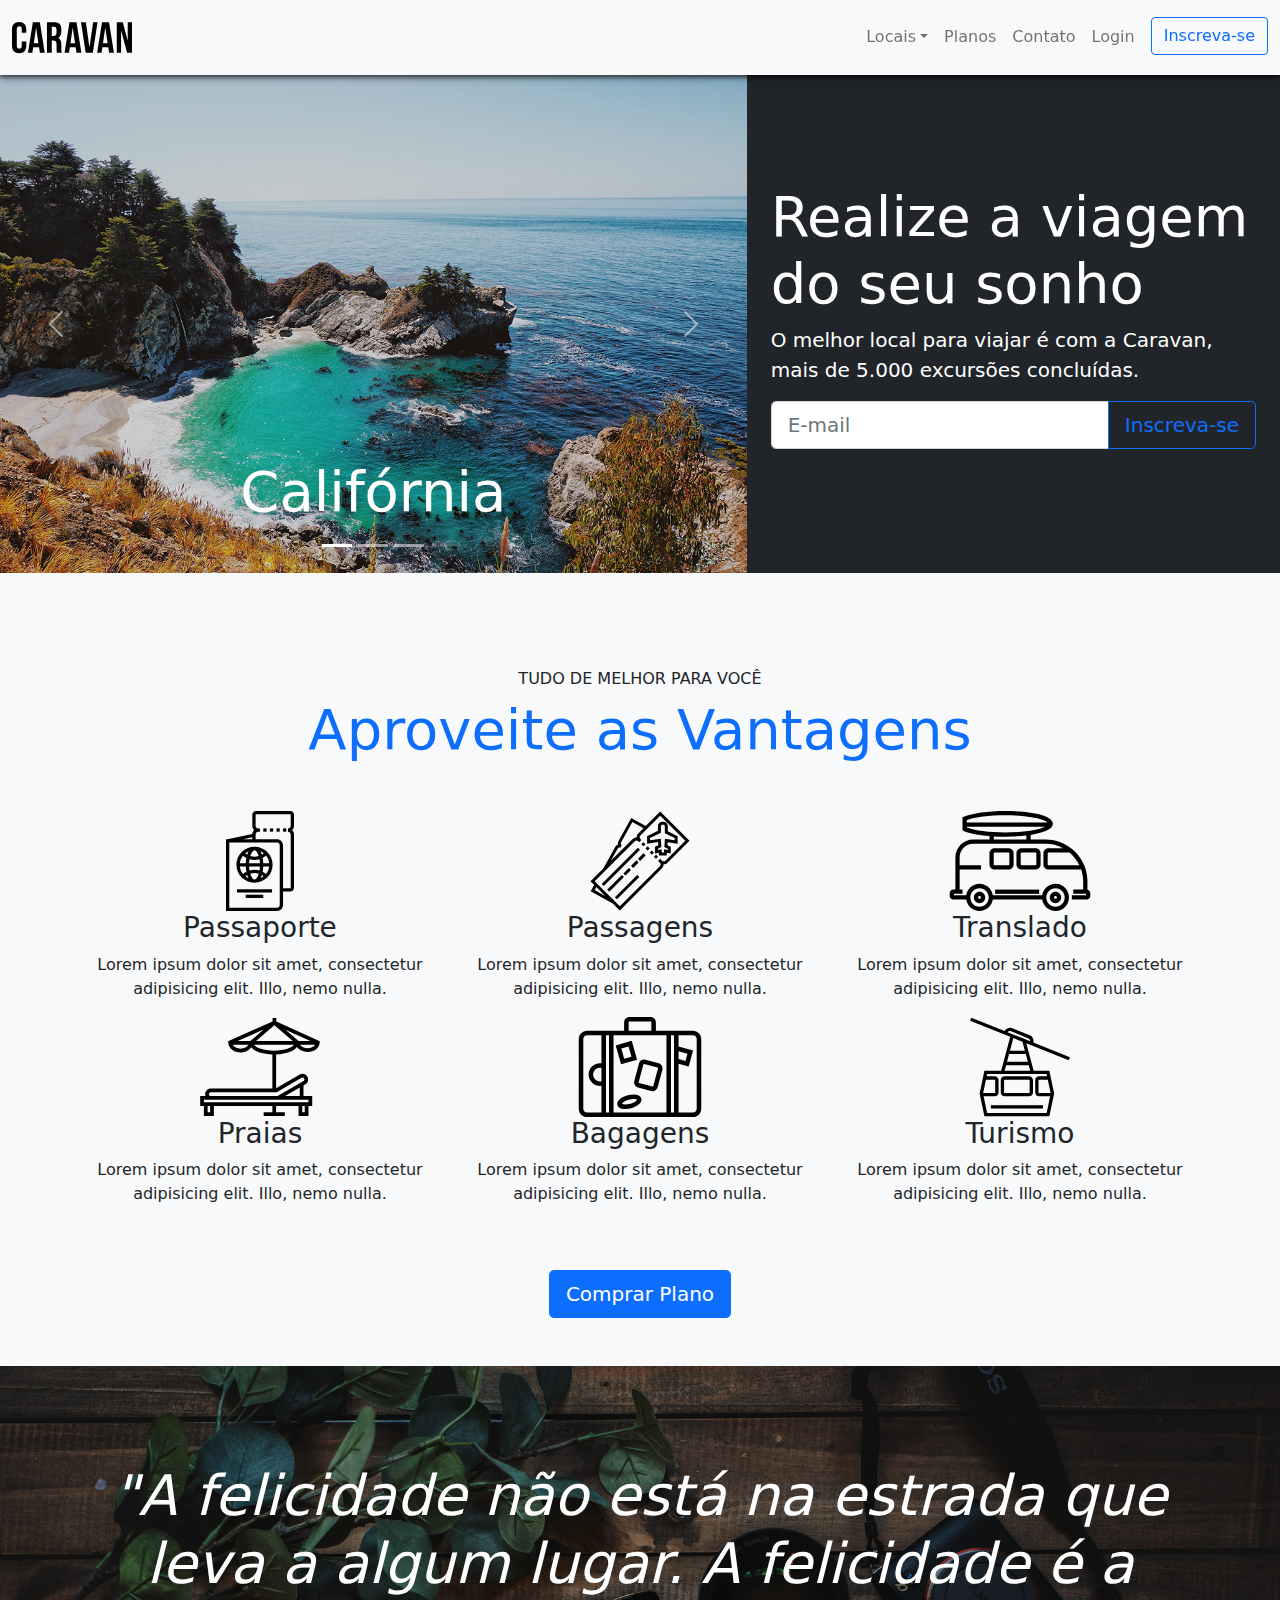
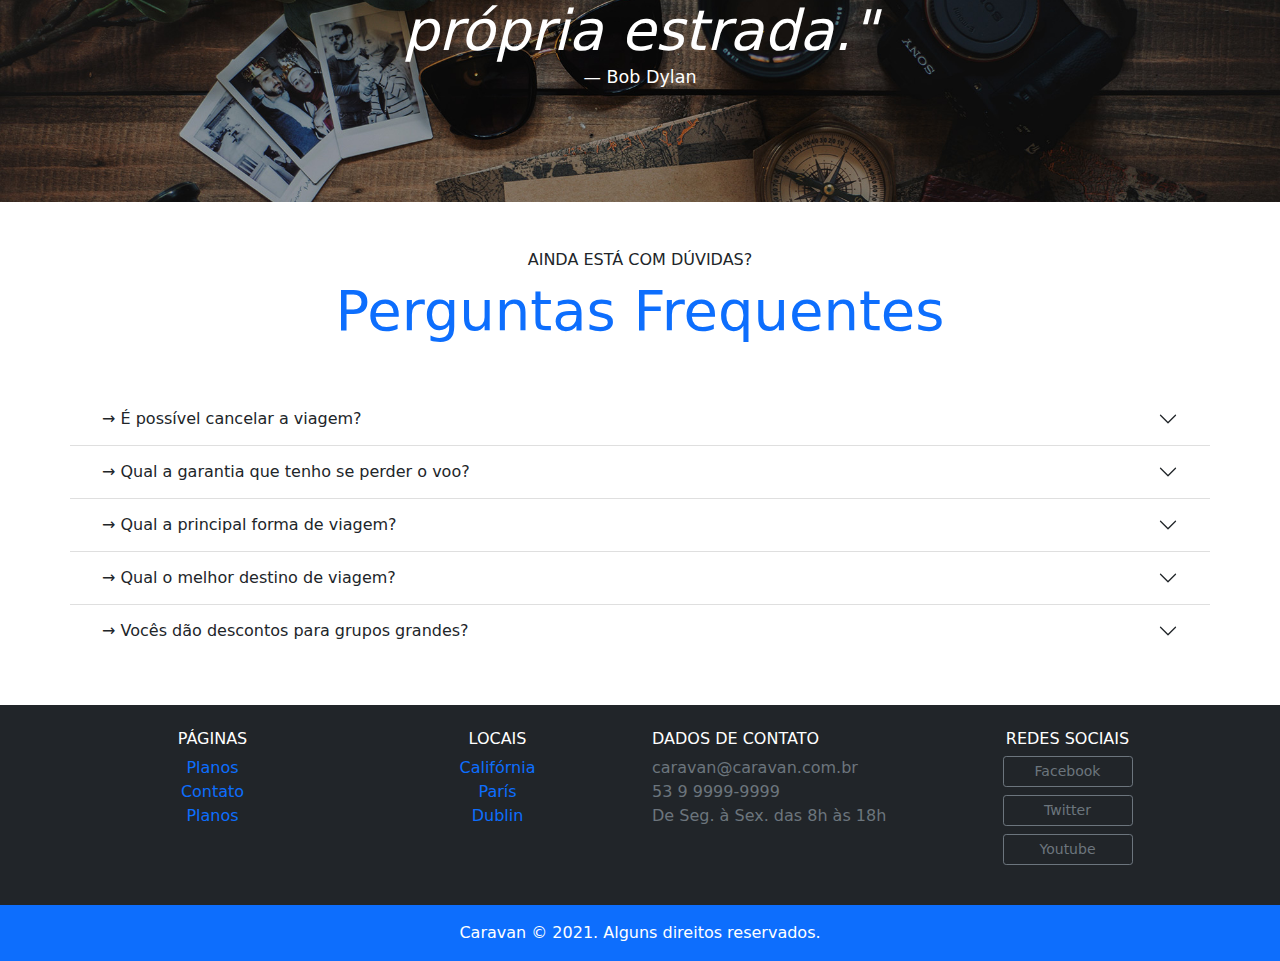
==== index.html @ 73827f3b "otimization-compression-bootstrap" ====
<!DOCTYPE html>
<html lang="pt-br">
    <head>
        <meta charset="UTF-8" />
        <meta http-equiv="X-UA-Compatible" content="IE=edge" />
        <meta name="viewport" content="width=device-width, initial-scale=1.0, shrink-to-fit=no" />
        <link rel="stylesheet" href="css/bootstrap.css" />
        <link rel="stylesheet" href="css/style.css" />
        <title>Caravan - Início</title>
    </head>
    <body>

        <!---------------------------------------------------------------------------------->
        <!--------------------------- MENU DE NAVEGAÇÃO ------------------------------------>
        <!---------------------------------------------------------------------------------->

        <nav class="navbar fixed-top navbar-expand-md navbar-light bg-light py-3 box-shadow">
            <div class="container-fluid">
                <a class="navbar-brand" href="index.html">
                    <img src="img/caravan.svg" alt="Caravan" />
                </a>
                <button
                    class="navbar-toggler"
                    type="button"
                    data-bs-toggle="collapse"
                    data-bs-target="#navbarSupportedContent"
                    aria-controls="navbarSupportedContent"
                    aria-expanded="false"
                    aria-label="Abrir Navegação"
                >
                    <span class="navbar-toggler-icon"></span>
                </button>
                <div class="collapse navbar-collapse" id="navbarSupportedContent">
                    <ul class="navbar-nav ms-auto">
                        <li class="nav-item dropdown">
                            <a
                                class="nav-link dropdown-toggle"
                                href="local.html"
                                id="navbarDropdown"
                                role="button"
                                data-bs-toggle="dropdown"
                                aria-expanded="false"
                                >Locais</a
                            >
                            <ul class="dropdown-menu" aria-labelledby="navbarDropdown">
                                <li><a class="dropdown-item" href="local.html">Califórnia</a></li>
                                <li><a class="dropdown-item" href="local.html">París</a></li>
                                <li><a class="dropdown-item" href="local.html">Dublin</a></li>
                            </ul>
                        </li>
                        <li class="nav-item">
                            <a class="nav-link" href="planos.html">Planos</a>
                        </li>
                        <li class="nav-item">
                            <a class="nav-link" href="contato.html">Contato</a>
                        </li>
                        <li class="nav-item">
                            <a class="nav-link" data-bs-toggle="modal" data-bs-target="#modalLogin" href="#">Login</a>
                        </li>
                        <li class="nav-item">
                            <a class="btn btn-outline-primary ms-md-2" href="inscricao.html">Inscreva-se</a>
                        </li>
                    </ul>
                </div>
            </div>
        </nav>

        <!------------------------------------------------------------------------------->
        <!-------------------------------- MODAL ---------------------------------------->
        <!------------------------------------------------------------------------------->

        <div class="modal fade" id="modalLogin" tabindex="-1" aria-labelledby="modalLoginLabel" aria-hidden="true">
            <div class="modal-dialog">
              <div class="modal-content">
                <div class="modal-header">
                    <h5 class="modal-title" id="modalLoginLabel">Entre na sua Conta</h5>
                    <button type="button" class="btn-close" data-bs-dismiss="modal" aria-label="Close"></button>
                </div>
                <div class="modal-body">
                    <form>
                        <div class="mb-3">
                          <label for="loginEmail" class="form-label">E-mail</label>
                          <input type="email" class="form-control" id="loginEmail">
                        </div>
                        <div class="mb-3">
                          <label for="inputPassword" class="form-label">Senha</label>
                          <input type="password" class="form-control" id="inputPassword">
                        </div>
                        <div class="mb-3 form-check">
                          <input type="checkbox" class="form-check-input" id="check-box">
                          <label class="form-check-label" for="check-box">Lembrar-me</label>
                        </div>
                        <button type="submit" class="btn btn-primary">Entrar na conta</button>
                        <div id="passwordHelp" class="form-text">Esqueceu a senha?
                            <a href="$">Clique aqui.</a>
                        </div>
                      </form>
                </div>
              </div>
            </div>
          </div>

        <!------------------------------------------------------------------------------->
        <!--------------------------- MENU CARROSSEL ------------------------------------>
        <!------------------------------------------------------------------------------->

        <section class="container-fluid text-white">
            <div class="row bg-dark">
                <div class="col-lg-7 p-0">
                    <div id="carrosselCidades" class="carousel slide" data-bs-ride="carousel">
                        <div class="carousel-indicators">
                            <button
                                type="button"
                                data-bs-target="#carrosselCidades"
                                data-bs-slide-to="0"
                                class="active"
                                aria-current="true"
                                aria-label="Slide 1"
                            ></button>
                            <button type="button" data-bs-target="#carrosselCidades" data-bs-slide-to="1" aria-label="Slide 2"></button>
                            <button type="button" data-bs-target="#carrosselCidades" data-bs-slide-to="2" aria-label="Slide 3"></button>
                        </div>
                        <div class="carousel-inner">
                            <div class="carousel-item active">
                                <img src="img/california.jpg" class="d-block w-100" alt="Califórnia" />
                                <div class="carousel-caption">
                                    <h3 class="display-4">Califórnia</h3>
                                </div>
                            </div>
                            <div class="carousel-item">
                                <img src="img/paris.jpg" class="d-block w-100" alt="París" />
                                <div class="carousel-caption">
                                    <h3 class="display-4">París</h3>
                                </div>
                            </div>
                            <div class="carousel-item">
                                <img src="img/dublin.jpg" class="d-block w-100" alt="Dublin" />
                                <div class="carousel-caption">
                                    <h3 class="display-4">Dublin</h3>
                                </div>
                            </div>
                        </div>
                        <button class="carousel-control-prev" type="button" data-bs-target="#carrosselCidades" data-bs-slide="prev">
                            <span class="carousel-control-prev-icon" aria-hidden="true"></span>
                            <span class="visually-hidden">Anterior</span>
                        </button>
                        <button class="carousel-control-next" type="button" data-bs-target="#carrosselCidades" data-bs-slide="next">
                            <span class="carousel-control-next-icon" aria-hidden="true"></span>
                            <span class="visually-hidden">Próximo</span>
                        </button>
                    </div>
                </div>
                <div class="col-lg-5 p-4 align-self-center">
                    <h1 class="display-4">Realize a viagem do seu sonho</h1>
                    <p class="lead">O melhor local para viajar é com a Caravan, mais de 5.000 excursões concluídas.</p>
                    <div class="input-group input-group-lg mb-3">
                        <input type="text" class="form-control" placeholder="E-mail" aria-label="E-mail" aria-describedby="button-addon2" />
                        <button class="btn btn-outline-primary" type="button" id="button-addon2">Inscreva-se</button>
                    </div>
                </div>
            </div>
        </section>

        <!------------------------------------------------------------------------------>
        <!--------------------------- GRID CONTEÚDO ------------------------------------>
        <!------------------------------------------------------------------------------>

        <section class="py-5 bg-light text-center">
            <div class="container">
                <div class="my-5">
                    <span class="h6 d-block">TUDO DE MELHOR PARA VOCÊ </span>
                    <h2 class="display-4 text-primary">Aproveite as Vantagens</h2>
                </div>
                <div class="row">
                    <div class="col-xl-4 col-md-6">
                        <div style="height: 100px" class="d-flex justify-content-center">
                            <img src="img/icones/passaporte.svg" alt="Passaporte" />
                        </div>
                        <h3>Passaporte</h3>
                        <p>Lorem ipsum dolor sit amet, consectetur adipisicing elit. Illo, nemo nulla.</p>
                    </div>
                    <div class="col-xl-4 col-md-6">
                        <div style="height: 100px" class="d-flex justify-content-center">
                            <img src="img/icones/passagens.svg" alt="Passagens" />
                        </div>

                        <h3>Passagens</h3>
                        <p>Lorem ipsum dolor sit amet, consectetur adipisicing elit. Illo, nemo nulla.</p>
                    </div>
                    <div class="col-xl-4 col-md-6">
                        <div style="height: 100px" class="d-flex justify-content-center">
                            <img src="img/icones/translado.svg" alt="Translado" />
                        </div>
                        <h3>Translado</h3>
                        <p>Lorem ipsum dolor sit amet, consectetur adipisicing elit. Illo, nemo nulla.</p>
                    </div>
                    <div class="col-xl-4 col-md-6">
                        <div style="height: 100px" class="d-flex justify-content-center">
                            <img src="img/icones/praias.svg" alt="Praias" />
                        </div>
                        <h3>Praias</h3>
                        <p>Lorem ipsum dolor sit amet, consectetur adipisicing elit. Illo, nemo nulla.</p>
                    </div>
                    <div class="col-xl-4 col-md-6">
                        <div style="height: 100px" class="d-flex justify-content-center">
                            <img src="img/icones/bagagens.svg" alt="Bagagens" />
                        </div>

                        <h3>Bagagens</h3>
                        <p>Lorem ipsum dolor sit amet, consectetur adipisicing elit. Illo, nemo nulla.</p>
                    </div>
                    <div class="col-xl-4 col-md-6">
                        <div style="height: 100px" class="d-flex justify-content-center">
                            <img src="img/icones/turismo.svg" alt="Turismo" />
                        </div>
                        <h3>Turismo</h3>
                        <p>Lorem ipsum dolor sit amet, consectetur adipisicing elit. Illo, nemo nulla.</p>
                    </div>
                </div>
                <a href="planos.html" class="btn btn-primary btn-lg mt-5">Comprar Plano</a>
            </div>
        </section>

        <!------------------------------------------------------------------------------->
        <!-------------------------------- BLOCKQUOTE ----------------------------------->
        <!------------------------------------------------------------------------------->

        <section id="home-quote" class="p-md-5">
            <blockquote class="blockquote text-center text-white p-md-5 p-3">
                <p class="display-4">
                    <em>"A felicidade não está na estrada que leva a algum lugar. A felicidade é a própria estrada."</em>
                </p>
                <figcaption class="blockquote-footer text-white">Bob Dylan</figcaption>
            </blockquote>
        </section>

        <!------------------------------------------------------------------------------->
        <!--------------------------------- ACCORDION ----------------------------------->
        <!------------------------------------------------------------------------------->

        <section class="container">
            <div class="my-5 text-center">
                <span class="h6 d-block">AINDA ESTÁ COM DÚVIDAS?</span>
                <h2 class="display-4 text-primary">Perguntas Frequentes</h2>
            </div>
            <div class="accordion accordion-flush row justify-content-center" id="accordionFlushExample">
                <div class="accordion-item .col-4">
                    <h2 class="accordion-header" id="flush-headingOne">
                        <button
                            class="accordion-button collapsed"
                            type="button"
                            data-bs-toggle="collapse"
                            data-bs-target="#flush-collapseOne"
                            aria-expanded="false"
                            aria-controls="flush-collapseOne"
                        >
                            → É possível cancelar a viagem?
                        </button>
                    </h2>
                    <div
                        id="flush-collapseOne"
                        class="accordion-collapse collapse"
                        aria-labelledby="flush-headingOne"
                        data-bs-parent="#accordionFlushExample"
                    >
                        <div class="accordion-body">
                            Conforme o que está previsto em lei, o consumidor que não pode viajar tem o direito de desistir e efetuar facilmente o cancelamento de pacote de viagem sem maiores burocracias. Este procedimento precisa ser tão simples e prático como o fechamento do contrato ou compra das passagens.
                        </div>
                    </div>
                </div>
                <div class="accordion-item .col-4">
                    <h2 class="accordion-header" id="flush-headingTwo">
                        <button
                            class="accordion-button collapsed"
                            type="button"
                            data-bs-toggle="collapse"
                            data-bs-target="#flush-collapseTwo"
                            aria-expanded="false"
                            aria-controls="flush-collapseTwo"
                        >
                            → Qual a garantia que tenho se perder o voo?
                        </button>
                    </h2>
                    <div
                        id="flush-collapseTwo"
                        class="accordion-collapse collapse"
                        aria-labelledby="flush-headingTwo"
                        data-bs-parent="#accordionFlushExample"
                    >
                        <div class="accordion-body">
                            No entanto, nem tudo esta perdido, já que de acordo com as determinações da Agência Nacional de Aviação Civil, ANAC, a passagem aérea tem validade de 12 meses a partir de sua emissão, o que quer dizer que, mesmo perdendo o voo, você não perderá o dinheiro investido na passagem.
                        </div>
                    </div>
                </div>
                <div class="accordion-item .col-4">
                    <h2 class="accordion-header" id="flush-headingThree">
                        <button
                            class="accordion-button collapsed"
                            type="button"
                            data-bs-toggle="collapse"
                            data-bs-target="#flush-collapseThree"
                            aria-expanded="false"
                            aria-controls="flush-collapseThree"
                        >
                            → Qual a principal forma de viagem?
                        </button>
                    </h2>
                    <div
                        id="flush-collapseThree"
                        class="accordion-collapse collapse"
                        aria-labelledby="flush-headingThree"
                        data-bs-parent="#accordionFlushExample"
                    >
                        <div class="accordion-body">
                            Caso a viagem seja durante as suas férias ou folgas, você deve considerar destinos mais próximos. O custo de passagens aéreas mais o tempo que você vai passar no avião não compensa uma semana na Europa ou em qualquer outro lugar longe. Isso faz com que o custo benefício da viagem (levando em consideração as experiências que você poderia ter) seja muito baixo.
                        </div>
                    </div>
                </div>
                <div class="accordion-item .col-6">
                    <h2 class="accordion-header" id="flush-headingFour">
                        <button
                            class="accordion-button collapsed"
                            type="button"
                            data-bs-toggle="collapse"
                            data-bs-target="#flush-collapseFour"
                            aria-expanded="false"
                            aria-controls="flush-collapseFour"
                        >
                            → Qual o melhor destino de viagem?
                        </button>
                    </h2>
                    <div
                        id="flush-collapseFour"
                        class="accordion-collapse collapse"
                        aria-labelledby="flush-headingFour"
                        data-bs-parent="#accordionFlushExample"
                    >
                        <div class="accordion-body">
                            O interesse crescente dos brasileiros (e estrangeiros) pela - Califórnia (EUA) tem motivo! Dentro da nossa lista, certamente este é o país que reúne mais atrativos: praias, comida boa, belíssima arquitetura, voos diretos do Brasil e um custo bem mais baixo que seus vizinhos do norte.
                        </div>
                    </div>
                </div>
                <div class="accordion-item .col-6">
                    <h2 class="accordion-header" id="flush-headingFive">
                        <button
                            class="accordion-button collapsed"
                            type="button"
                            data-bs-toggle="collapse"
                            data-bs-target="#flush-collapseFive"
                            aria-expanded="false"
                            aria-controls="flush-collapseFive"
                        >
                            → Vocês dão descontos para grupos grandes?
                        </button>
                    </h2>
                    <div
                        id="flush-collapseFive"
                        class="accordion-collapse collapse"
                        aria-labelledby="flush-headingFive"
                        data-bs-parent="#accordionFlushExample"
                    >
                        <div class="accordion-body">
                            Sim, se houver um grupo de no mínimo 8 pessoas, entrar em conotato conosco. Nossa idéia é sempre dar descontos para grupos de pessoas que fazem viagens juntos.
                        </div>
                    </div>
                </div>
        </section>

        <!------------------------------------------------------------------------------->
        <!---------------------------------- FOOTER ------------------------------------->
        <!------------------------------------------------------------------------------->

        <footer class="bg-dark text-white mt-5">
            <div class="container py-4">
                <div class="row">
                    <div class="col-md-3 col-6 text-center">
                        <h4 class="h6">PÁGINAS</h4>
                        <ul class="list-unstyled">
                            <li>
                                <a href="planos.html">Planos</a>
                            </li>
                            <li>
                                <a href="contato.html">Contato</a>
                            </li>
                            <li>
                                <a href="inscricao.html">Planos</a>
                            </li>
                        </ul>
                    </div>
                    <div class="col-md-3 col-6 text-center">
                        <h4 class="h6">LOCAIS</h4>
                        <ul class="list-unstyled">
                            <li>
                                <a href="local.html">Califórnia</a>
                            </li>
                            <li>
                                <a href="local.html">París</a>
                            </li>
                            <li>
                                <a href="local.html">Dublin</a>
                            </li>
                        </ul>
                    </div>
                    <div class="col-md-3 col-6 ">
                        <h4 class="h6">DADOS DE CONTATO</h4>
                        <ul class="list-unstyled text-secondary">
                            <li>caravan@caravan.com.br</li>
                            <li>53 9 9999-9999</li>
                            <li>De Seg. à Sex. das 8h às 18h</li>
                        </ul>
                    </div>
                    <div class="col-md-3 col-6 text-center">
                        <h4 class="h6">REDES SOCIAIS</h4>
                        <ul class="list-unstyled">
                            <li>
                                <a class="btn btn-outline-secondary btn-sm d-block mb-2 mx-auto" style="max-width: 130px;" href="#">Facebook</a>
                            </li>
                            <li>
                                <a class="btn btn-outline-secondary btn-sm d-block mb-2 mx-auto" style="max-width: 130px;" href="#">Twitter</a>
                            </li>
                            <li>
                                <a class="btn btn-outline-secondary btn-sm d-block mb-2 mx-auto" style="max-width: 130px;" href="#">Youtube</a>
                            </li>
                        </ul>
                    </div>
                </div>
            </div>
            <div class="bg-primary text-center py-3">
                <p class="mb-0">Caravan © 2021. Alguns direitos reservados.</p>
            </div>
        </footer>

        <!------------------------------------------------------------------------------->
        <!--------------------------------- SCRIPTS ------------------------------------->
        <!------------------------------------------------------------------------------->

        <script type="text/javascript" src="js/bootstrap.js"></script>
    </body>
</html>
---- css/style.css ----
body {
    padding-top: 75px; /* Para que o menu de navegação não fique por cima do conteúdo inicial do body. */
}

.box-shadow {
    box-shadow: 0 2px 4px 0 rgba(0, 0, 0, 0.5), 0 2px 8px 0 rgba(0, 0, 0, 0.5);
}

#home-quote {
    background: url(../img/bg-quote.jpg);
    background-size: cover;
}

a {
    text-decoration: none;
}

.lista-plano li {
    padding: 1rem;
}
.lista-plano li + li {
    border-top: 1px solid rgba(0, 0, 0, 0.2);
}

input::-webkit-outer-spin-button,
input::-webkit-inner-spin-button {
    -webkit-appearance: none;
    margin: 0;
}

input[type="number"] {
    -moz-appearance: textfield;
}

@media (max-width: 767px) {
    #home-quote .display-4 {
        font-size: 2.5rem;
    }
    body {
        padding: 0;
    }
    .fixed-top {
        position: relative;
    }
}
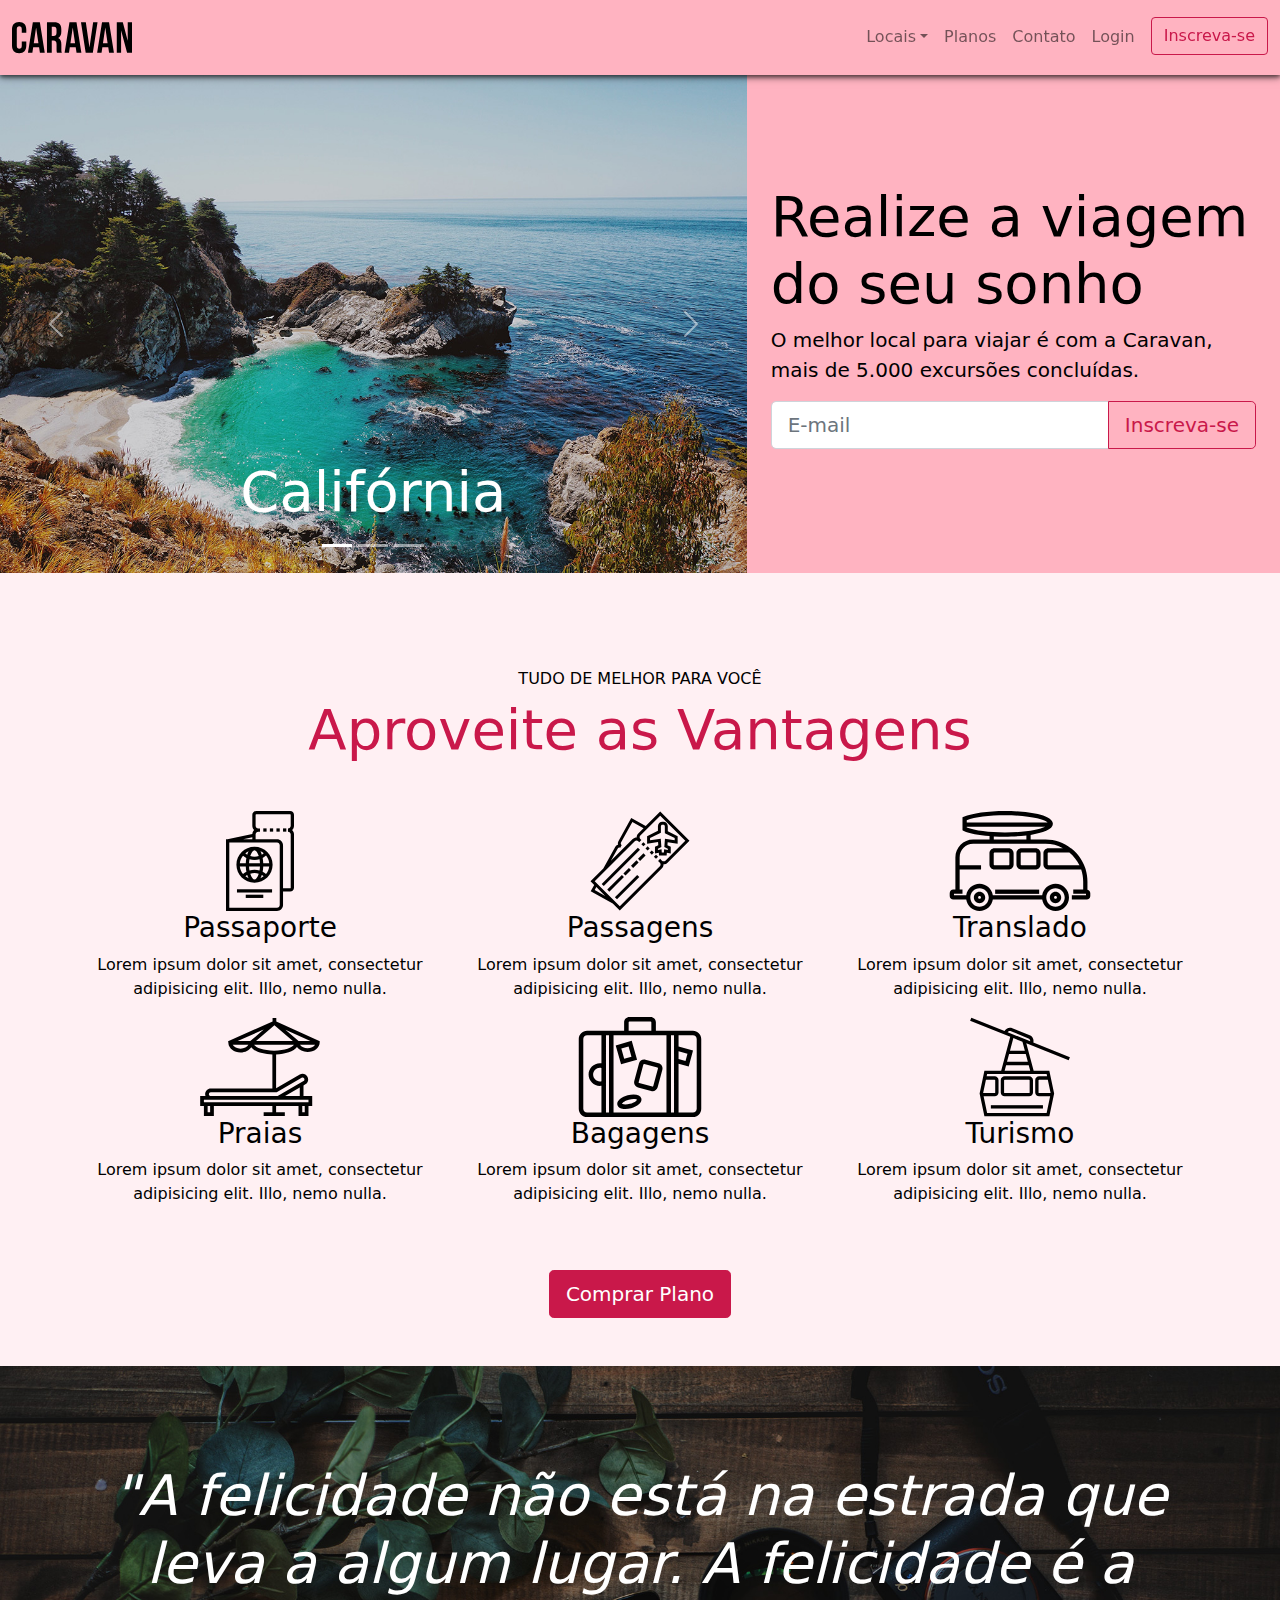
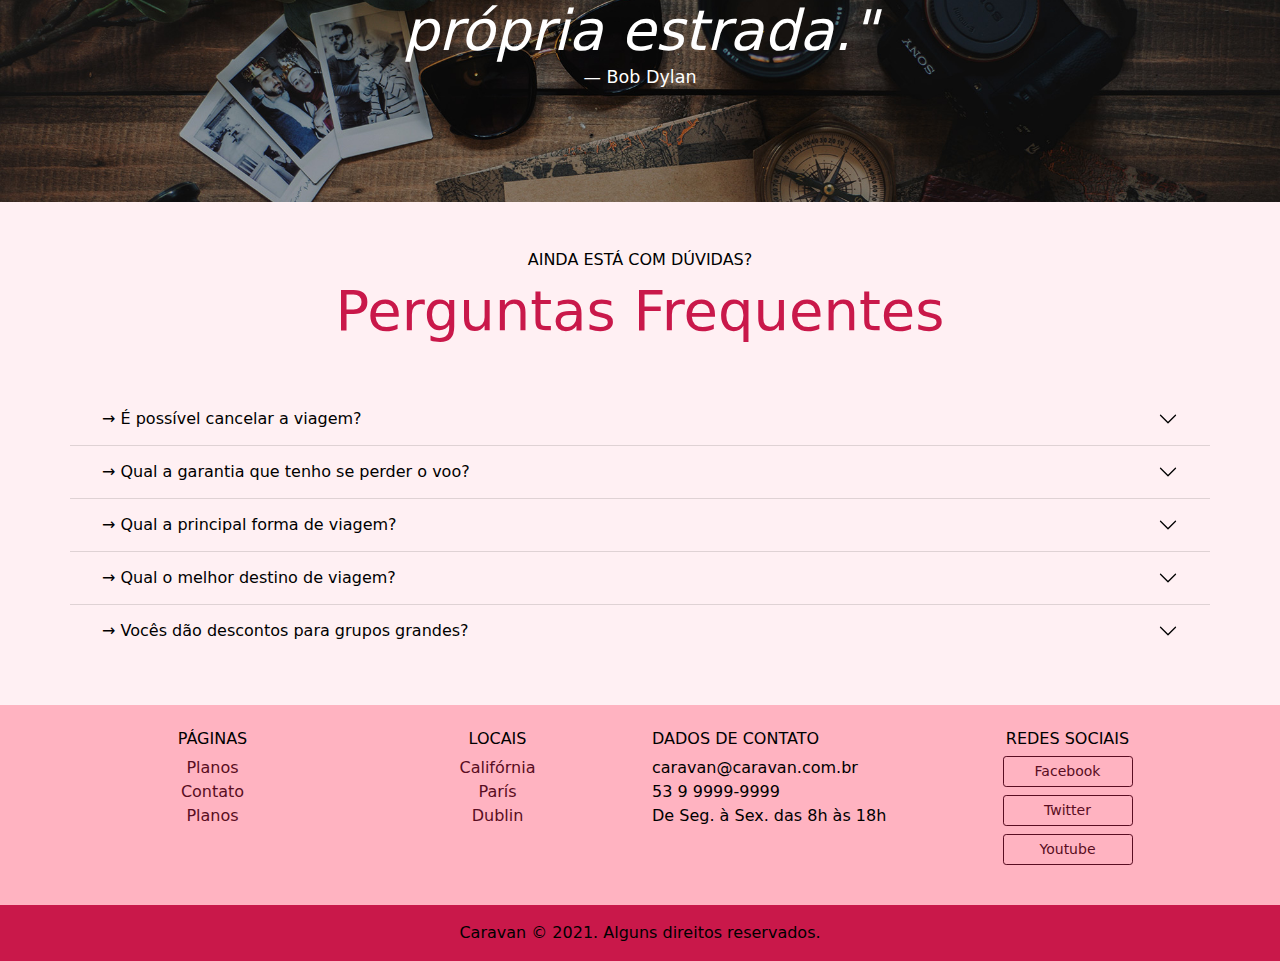
==== commit 6edccdbe: "style-colors" ====
--- a/index.html
+++ b/index.html
@@ -1,3 +1,4 @@
+<!-- sass scss/bootstrap.scss css/bootstrap.css --watch -->
 <!DOCTYPE html>
 <html lang="pt-br">
     <head>
@@ -71,7 +72,7 @@
 
         <div class="modal fade" id="modalLogin" tabindex="-1" aria-labelledby="modalLoginLabel" aria-hidden="true">
             <div class="modal-dialog">
-              <div class="modal-content">
+              <div class="modal-content bg-quite-white">
                 <div class="modal-header">
                     <h5 class="modal-title" id="modalLoginLabel">Entre na sua Conta</h5>
                     <button type="button" class="btn-close" data-bs-dismiss="modal" aria-label="Close"></button>
@@ -87,8 +88,8 @@
                           <input type="password" class="form-control" id="inputPassword">
                         </div>
                         <div class="mb-3 form-check">
-                          <input type="checkbox" class="form-check-input" id="check-box">
-                          <label class="form-check-label" for="check-box">Lembrar-me</label>
+                          <input type="checkbox" class="form-check-input pointer" id="check-box">
+                          <label class="form-check-label pointer" for="check-box">Lembrar-me</label>
                         </div>
                         <button type="submit" class="btn btn-primary">Entrar na conta</button>
                         <div id="passwordHelp" class="form-text">Esqueceu a senha?
@@ -104,7 +105,7 @@
         <!--------------------------- MENU CARROSSEL ------------------------------------>
         <!------------------------------------------------------------------------------->
 
-        <section class="container-fluid text-white">
+        <section class="container-fluid">
             <div class="row bg-dark">
                 <div class="col-lg-7 p-0">
                     <div id="carrosselCidades" class="carousel slide" data-bs-ride="carousel">
@@ -165,7 +166,7 @@
         <!--------------------------- GRID CONTEÚDO ------------------------------------>
         <!------------------------------------------------------------------------------>
 
-        <section class="py-5 bg-light text-center">
+        <section class="py-5 text-center">
             <div class="container">
                 <div class="my-5">
                     <span class="h6 d-block">TUDO DE MELHOR PARA VOCÊ </span>
@@ -370,7 +371,7 @@
         <!---------------------------------- FOOTER ------------------------------------->
         <!------------------------------------------------------------------------------->
 
-        <footer class="bg-dark text-white mt-5">
+        <footer class="bg-dark mt-5">
             <div class="container py-4">
                 <div class="row">
                     <div class="col-md-3 col-6 text-center">
@@ -403,7 +404,7 @@
                     </div>
                     <div class="col-md-3 col-6 ">
                         <h4 class="h6">DADOS DE CONTATO</h4>
-                        <ul class="list-unstyled text-secondary">
+                        <ul class="list-unstyled">
                             <li>caravan@caravan.com.br</li>
                             <li>53 9 9999-9999</li>
                             <li>De Seg. à Sex. das 8h às 18h</li>
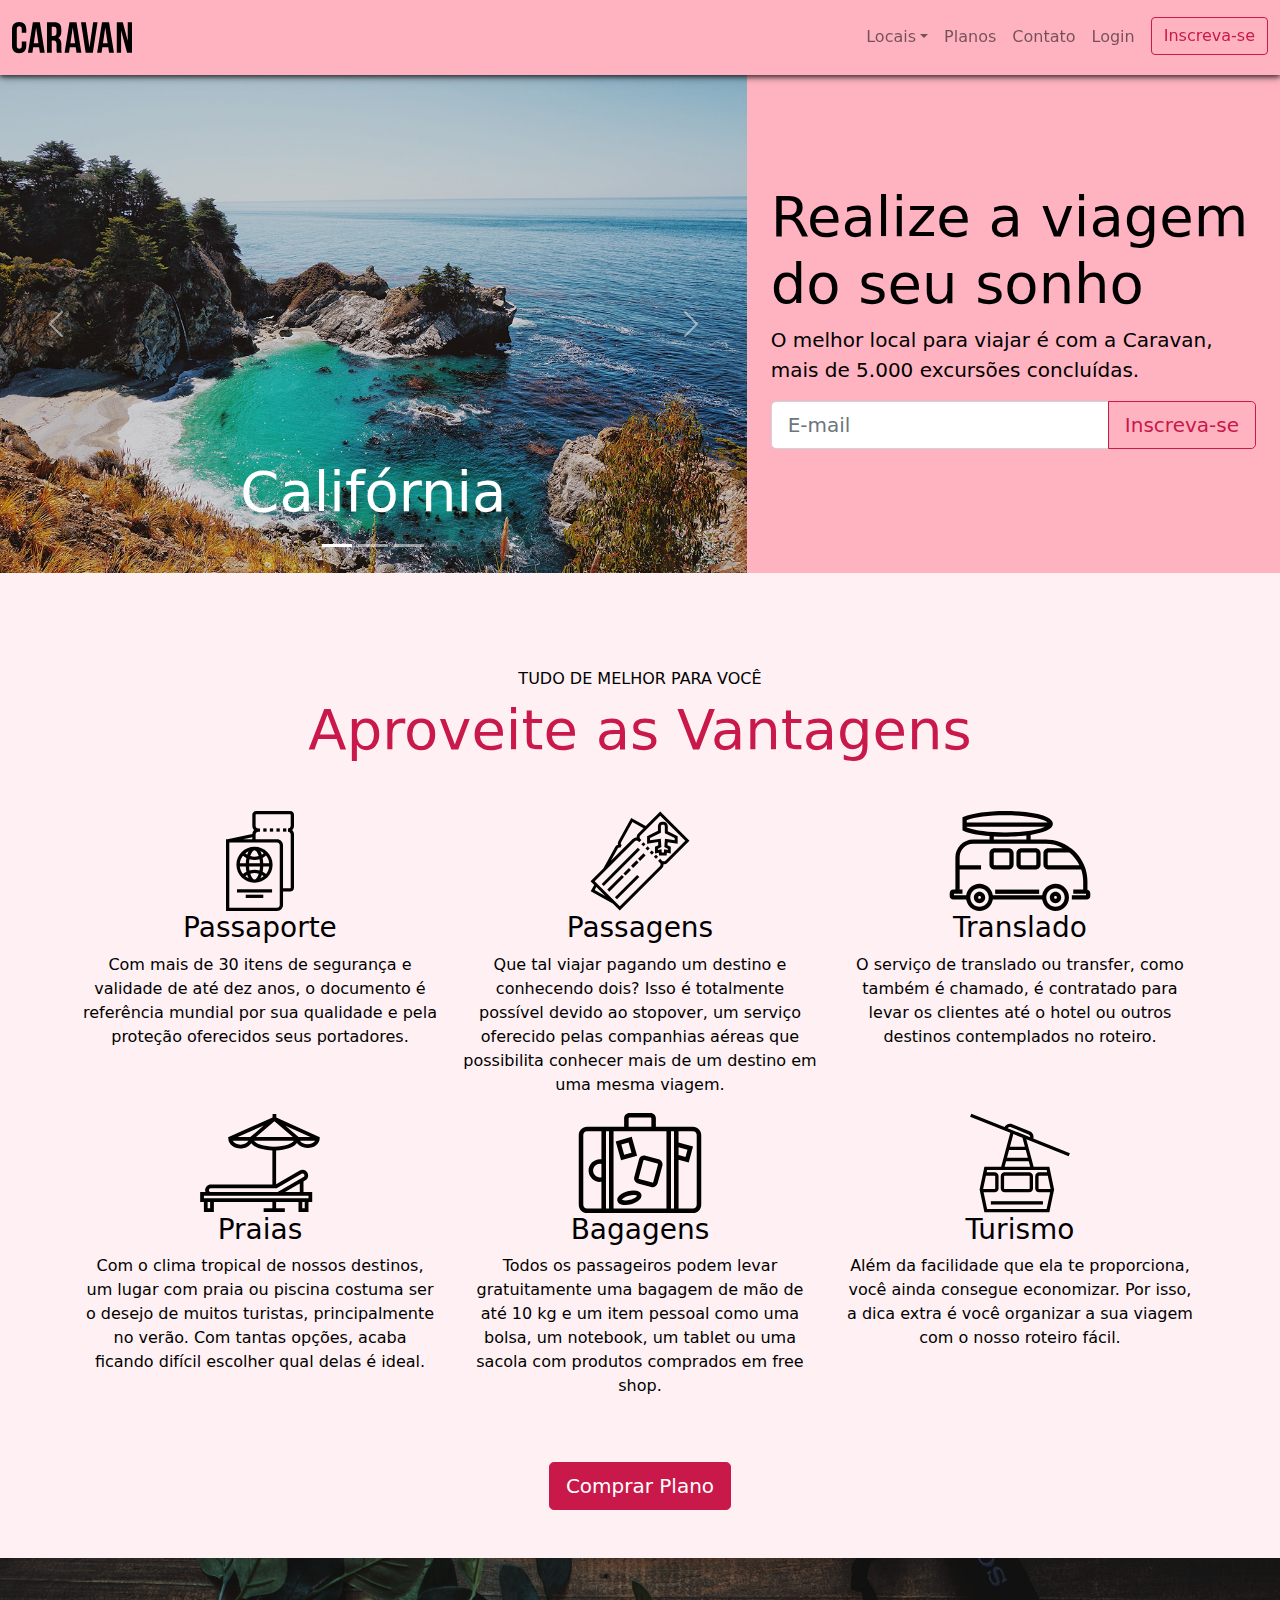
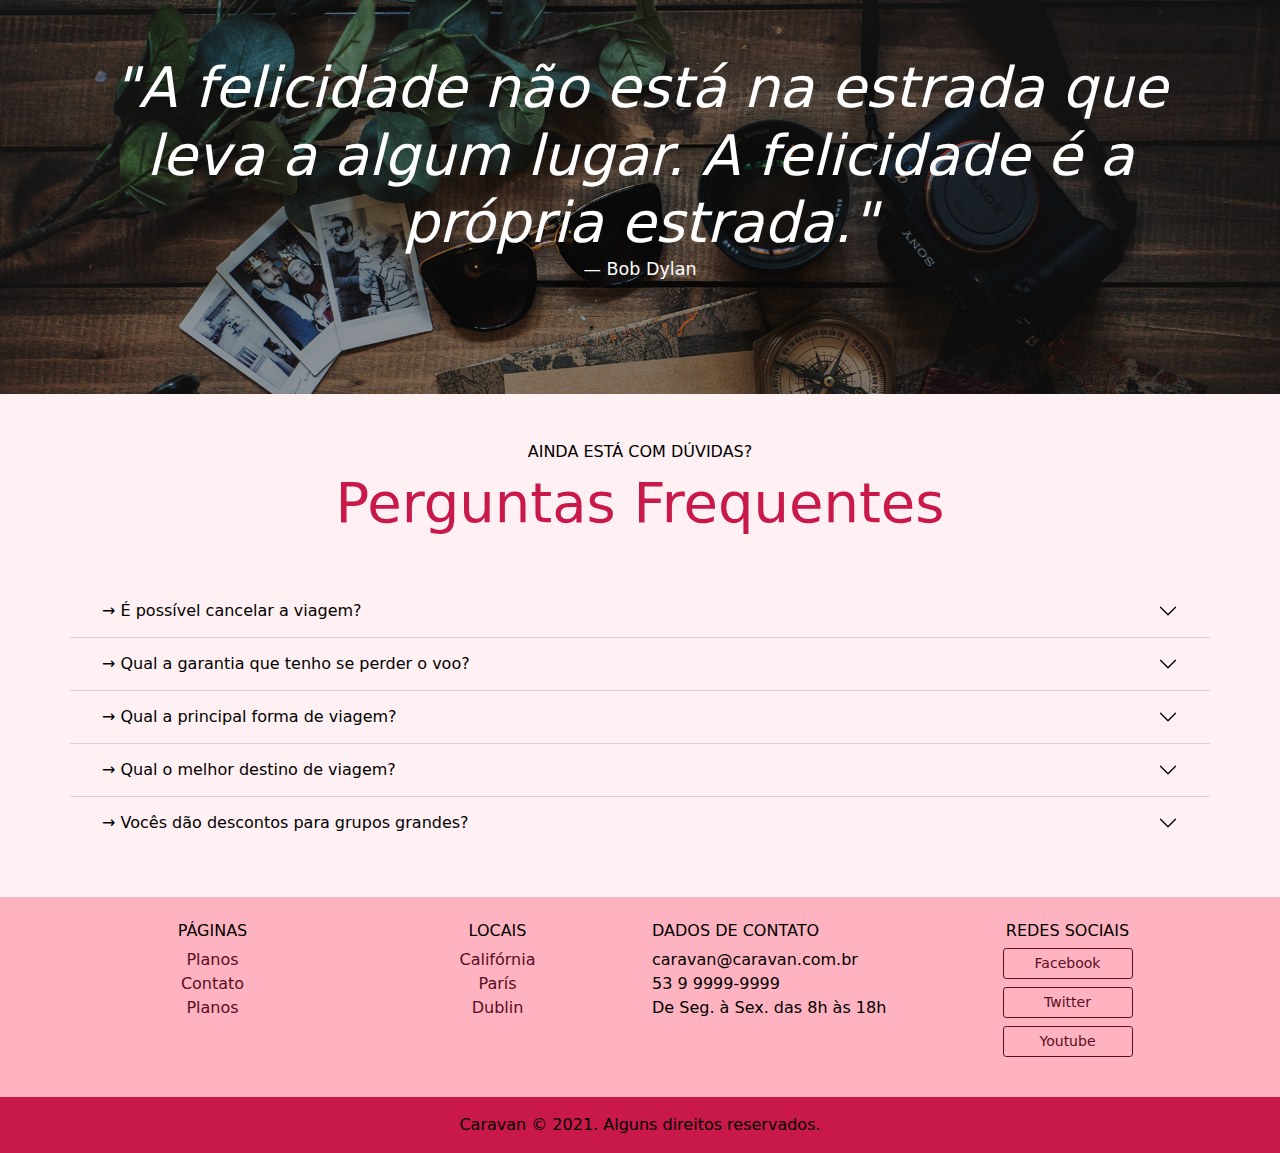
==== commit 8dcad986: "compacting-arquives" ====
--- a/index.html
+++ b/index.html
@@ -178,7 +178,7 @@
                             <img src="img/icones/passaporte.svg" alt="Passaporte" />
                         </div>
                         <h3>Passaporte</h3>
-                        <p>Lorem ipsum dolor sit amet, consectetur adipisicing elit. Illo, nemo nulla.</p>
+                        <p>Com mais de 30 itens de segurança e validade de até dez anos, o documento é referência mundial por sua qualidade e pela proteção oferecidos seus portadores.</p>
                     </div>
                     <div class="col-xl-4 col-md-6">
                         <div style="height: 100px" class="d-flex justify-content-center">
@@ -186,21 +186,21 @@
                         </div>
 
                         <h3>Passagens</h3>
-                        <p>Lorem ipsum dolor sit amet, consectetur adipisicing elit. Illo, nemo nulla.</p>
+                        <p>Que tal viajar pagando um destino e conhecendo dois? Isso é totalmente possível devido ao stopover, um serviço oferecido pelas companhias aéreas que possibilita conhecer mais de um destino em uma mesma viagem.</p>
                     </div>
                     <div class="col-xl-4 col-md-6">
                         <div style="height: 100px" class="d-flex justify-content-center">
                             <img src="img/icones/translado.svg" alt="Translado" />
                         </div>
                         <h3>Translado</h3>
-                        <p>Lorem ipsum dolor sit amet, consectetur adipisicing elit. Illo, nemo nulla.</p>
+                        <p>O serviço de translado ou transfer, como também é chamado, é contratado para levar os clientes até o hotel ou outros destinos contemplados no roteiro.</p>
                     </div>
                     <div class="col-xl-4 col-md-6">
                         <div style="height: 100px" class="d-flex justify-content-center">
                             <img src="img/icones/praias.svg" alt="Praias" />
                         </div>
                         <h3>Praias</h3>
-                        <p>Lorem ipsum dolor sit amet, consectetur adipisicing elit. Illo, nemo nulla.</p>
+                        <p>Com o clima tropical de nossos destinos, um lugar com praia ou piscina costuma ser o desejo de muitos turistas, principalmente no verão. Com tantas opções, acaba ficando difícil escolher qual delas é ideal. </p>
                     </div>
                     <div class="col-xl-4 col-md-6">
                         <div style="height: 100px" class="d-flex justify-content-center">
@@ -208,14 +208,14 @@
                         </div>
 
                         <h3>Bagagens</h3>
-                        <p>Lorem ipsum dolor sit amet, consectetur adipisicing elit. Illo, nemo nulla.</p>
+                        <p>Todos os passageiros podem levar gratuitamente uma bagagem de mão de até 10 kg e um item pessoal como uma bolsa, um notebook, um tablet ou uma sacola com produtos comprados em free shop.</p>
                     </div>
                     <div class="col-xl-4 col-md-6">
                         <div style="height: 100px" class="d-flex justify-content-center">
                             <img src="img/icones/turismo.svg" alt="Turismo" />
                         </div>
                         <h3>Turismo</h3>
-                        <p>Lorem ipsum dolor sit amet, consectetur adipisicing elit. Illo, nemo nulla.</p>
+                        <p>Além da facilidade que ela te proporciona, você ainda consegue economizar. Por isso, a dica extra é você organizar a sua viagem com o nosso roteiro fácil.</p>
                     </div>
                 </div>
                 <a href="planos.html" class="btn btn-primary btn-lg mt-5">Comprar Plano</a>
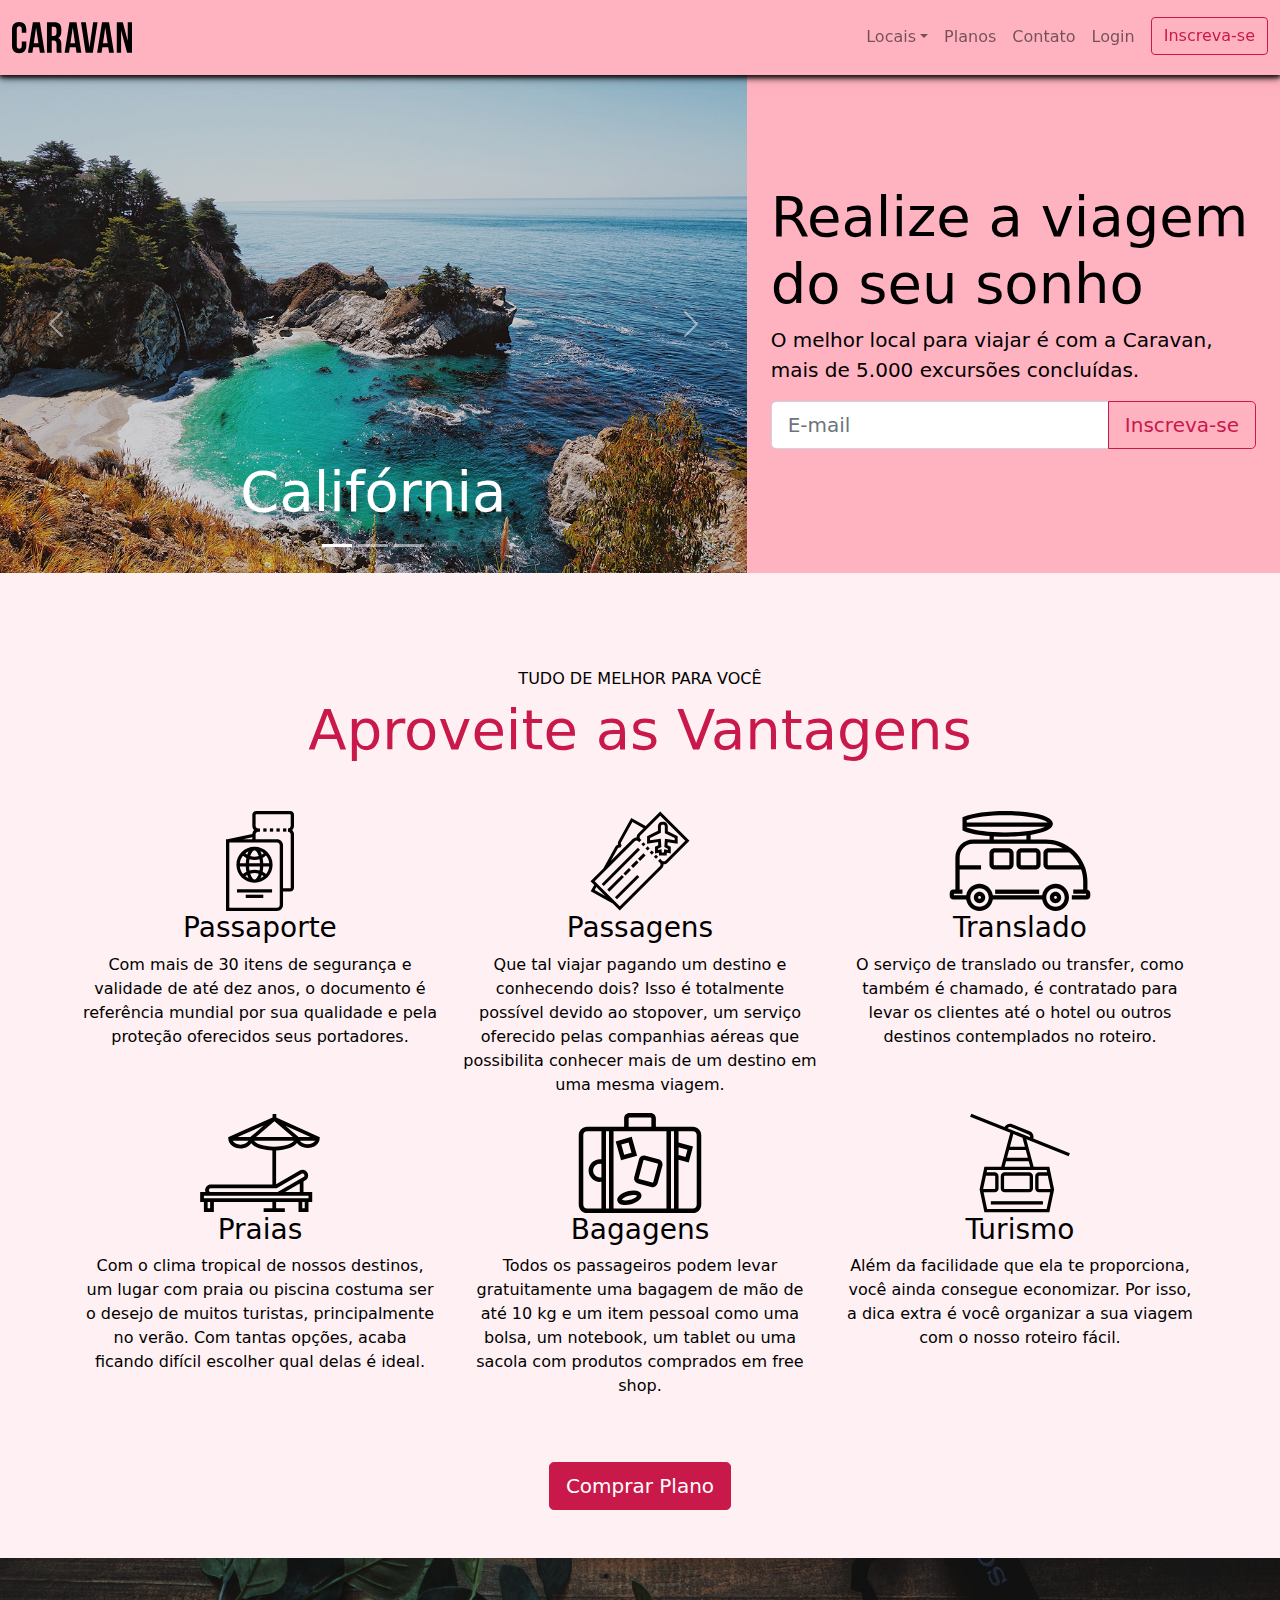
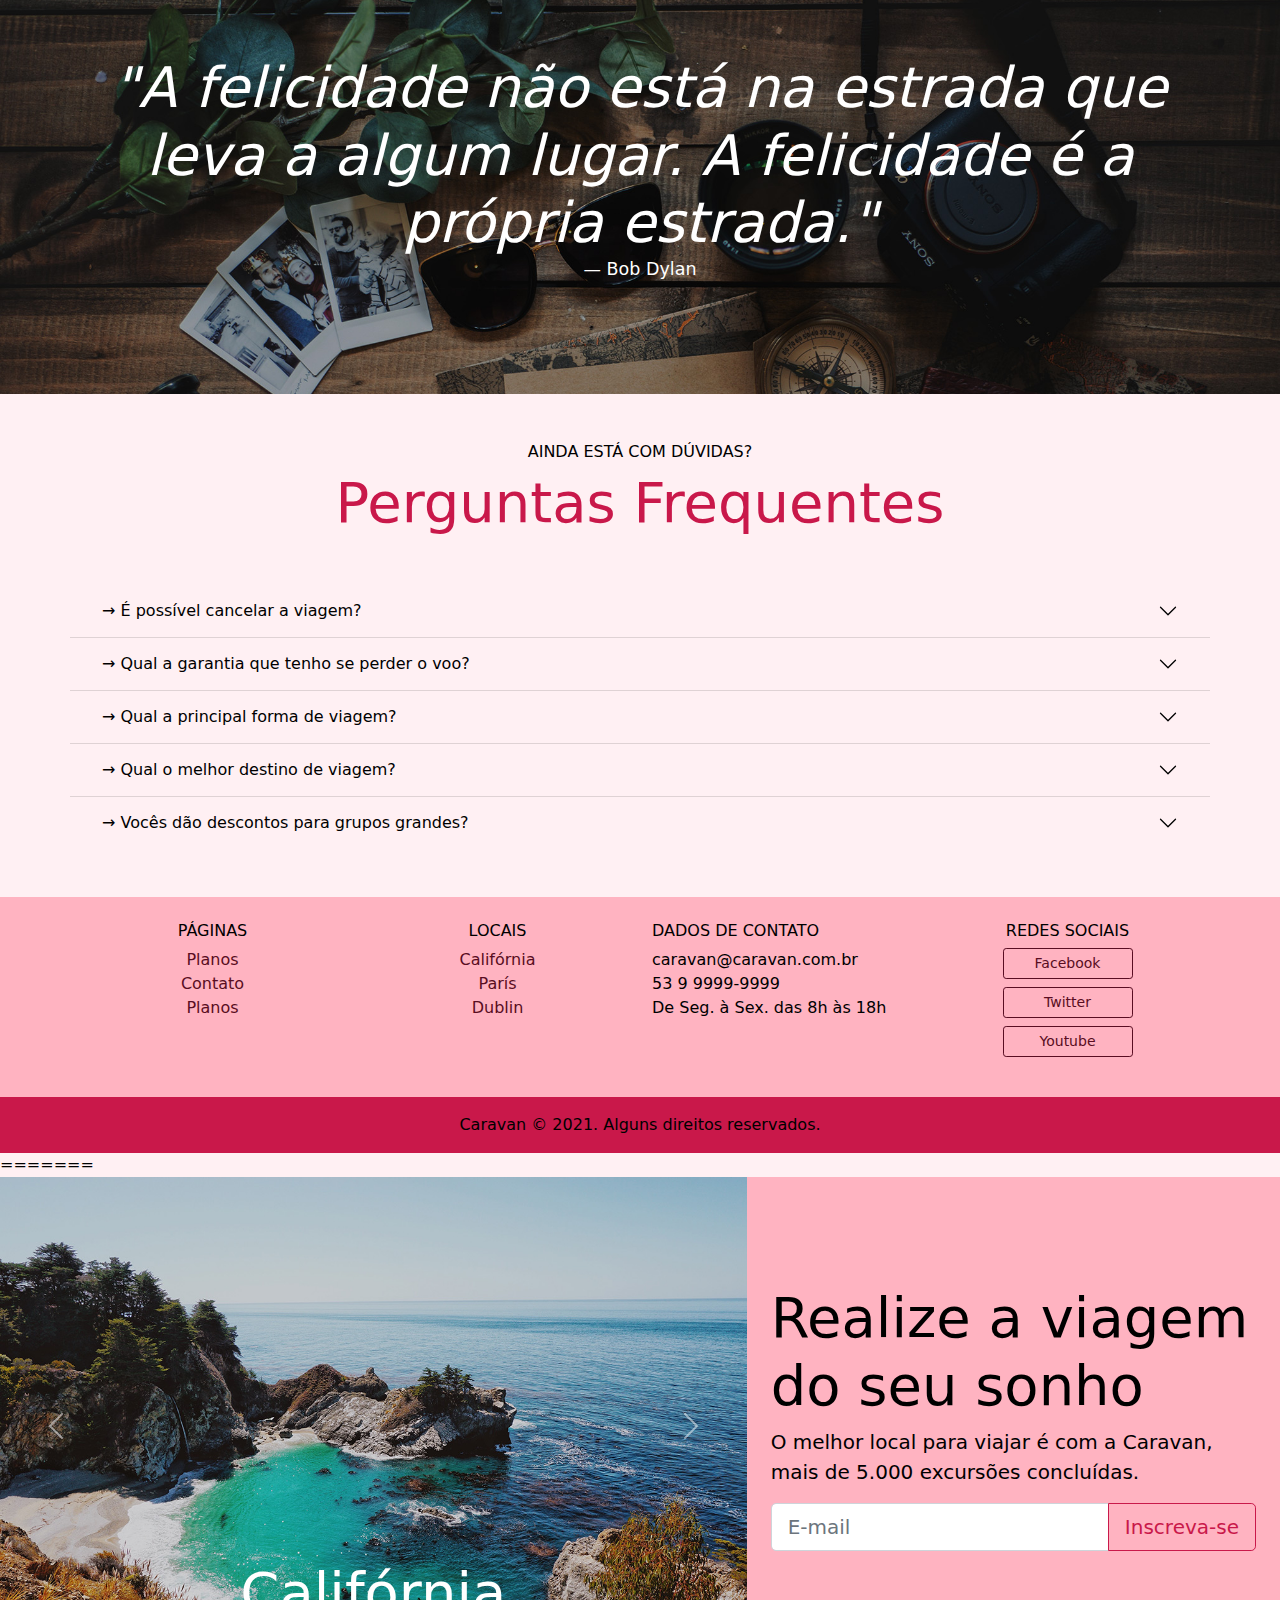
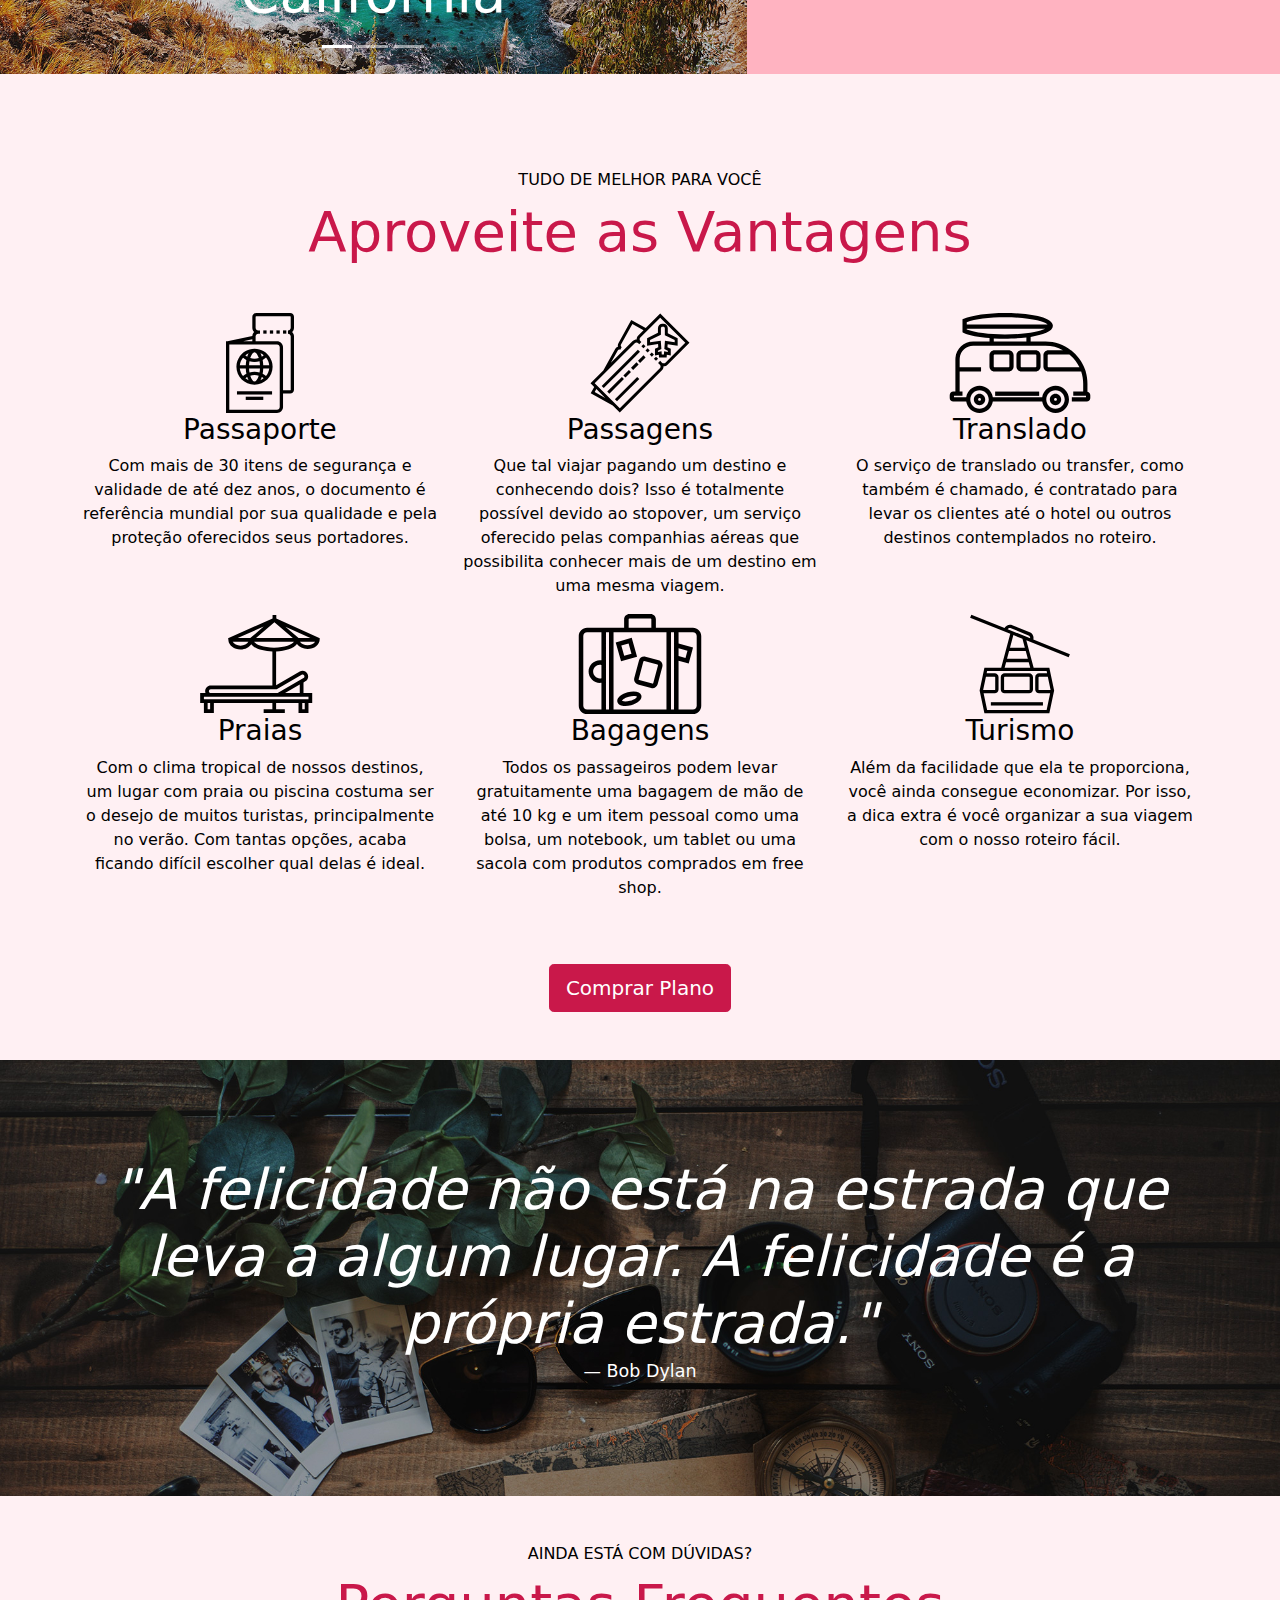
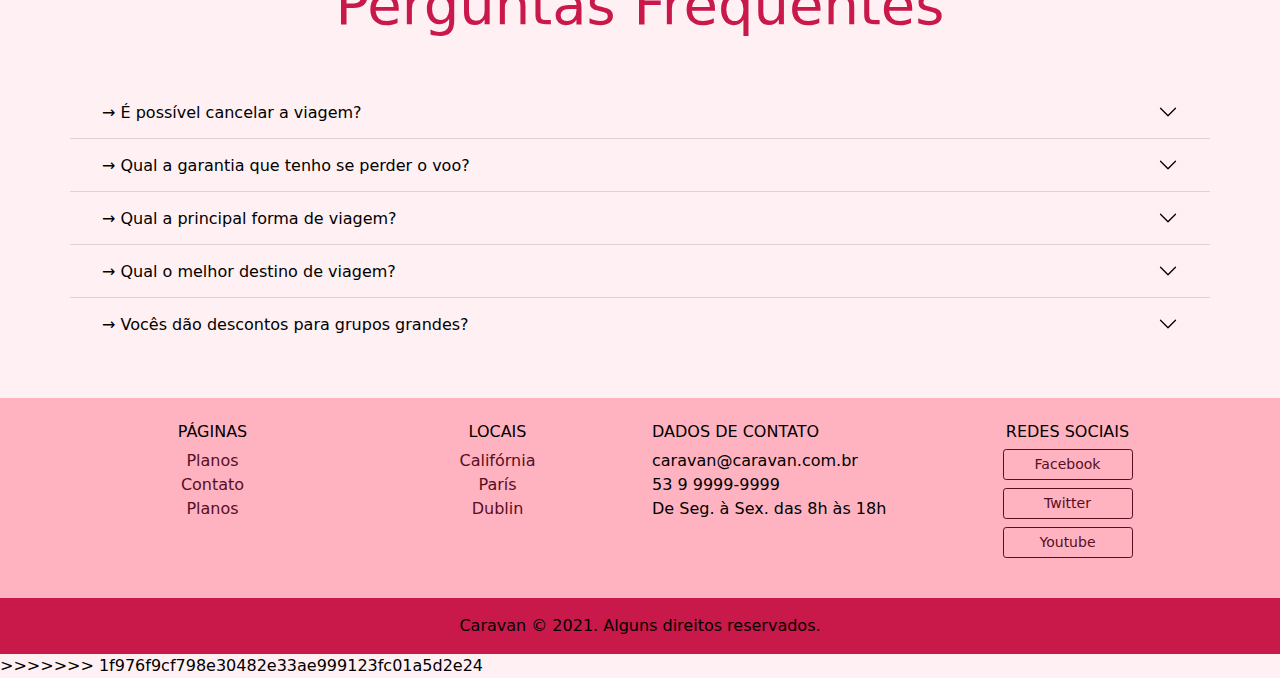
==== commit d7fa8eac: "removing-bug-menu-dropdown-nav" ====
--- a/index.html
+++ b/index.html
@@ -1,440 +1,4 @@
-<!-- sass scss/bootstrap.scss css/bootstrap.css --watch -->
-<!DOCTYPE html>
-<html lang="pt-br">
-    <head>
-        <meta charset="UTF-8" />
-        <meta http-equiv="X-UA-Compatible" content="IE=edge" />
-        <meta name="viewport" content="width=device-width, initial-scale=1.0, shrink-to-fit=no" />
-        <link rel="stylesheet" href="css/bootstrap.css" />
-        <link rel="stylesheet" href="css/style.css" />
-        <title>Caravan - Início</title>
-    </head>
-    <body>
-
-        <!---------------------------------------------------------------------------------->
-        <!--------------------------- MENU DE NAVEGAÇÃO ------------------------------------>
-        <!---------------------------------------------------------------------------------->
-
-        <nav class="navbar fixed-top navbar-expand-md navbar-light bg-light py-3 box-shadow">
-            <div class="container-fluid">
-                <a class="navbar-brand" href="index.html">
-                    <img src="img/caravan.svg" alt="Caravan" />
-                </a>
-                <button
-                    class="navbar-toggler"
-                    type="button"
-                    data-bs-toggle="collapse"
-                    data-bs-target="#navbarSupportedContent"
-                    aria-controls="navbarSupportedContent"
-                    aria-expanded="false"
-                    aria-label="Abrir Navegação"
-                >
-                    <span class="navbar-toggler-icon"></span>
-                </button>
-                <div class="collapse navbar-collapse" id="navbarSupportedContent">
-                    <ul class="navbar-nav ms-auto">
-                        <li class="nav-item dropdown">
-                            <a
-                                class="nav-link dropdown-toggle"
-                                href="local.html"
-                                id="navbarDropdown"
-                                role="button"
-                                data-bs-toggle="dropdown"
-                                aria-expanded="false"
-                                >Locais</a
-                            >
-                            <ul class="dropdown-menu" aria-labelledby="navbarDropdown">
-                                <li><a class="dropdown-item" href="local.html">Califórnia</a></li>
-                                <li><a class="dropdown-item" href="local.html">París</a></li>
-                                <li><a class="dropdown-item" href="local.html">Dublin</a></li>
-                            </ul>
-                        </li>
-                        <li class="nav-item">
-                            <a class="nav-link" href="planos.html">Planos</a>
-                        </li>
-                        <li class="nav-item">
-                            <a class="nav-link" href="contato.html">Contato</a>
-                        </li>
-                        <li class="nav-item">
-                            <a class="nav-link" data-bs-toggle="modal" data-bs-target="#modalLogin" href="#">Login</a>
-                        </li>
-                        <li class="nav-item">
-                            <a class="btn btn-outline-primary ms-md-2" href="inscricao.html">Inscreva-se</a>
-                        </li>
-                    </ul>
-                </div>
-            </div>
-        </nav>
-
-        <!------------------------------------------------------------------------------->
-        <!-------------------------------- MODAL ---------------------------------------->
-        <!------------------------------------------------------------------------------->
-
-        <div class="modal fade" id="modalLogin" tabindex="-1" aria-labelledby="modalLoginLabel" aria-hidden="true">
-            <div class="modal-dialog">
-              <div class="modal-content bg-quite-white">
-                <div class="modal-header">
-                    <h5 class="modal-title" id="modalLoginLabel">Entre na sua Conta</h5>
-                    <button type="button" class="btn-close" data-bs-dismiss="modal" aria-label="Close"></button>
-                </div>
-                <div class="modal-body">
-                    <form>
-                        <div class="mb-3">
-                          <label for="loginEmail" class="form-label">E-mail</label>
-                          <input type="email" class="form-control" id="loginEmail">
-                        </div>
-                        <div class="mb-3">
-                          <label for="inputPassword" class="form-label">Senha</label>
-                          <input type="password" class="form-control" id="inputPassword">
-                        </div>
-                        <div class="mb-3 form-check">
-                          <input type="checkbox" class="form-check-input pointer" id="check-box">
-                          <label class="form-check-label pointer" for="check-box">Lembrar-me</label>
-                        </div>
-                        <button type="submit" class="btn btn-primary">Entrar na conta</button>
-                        <div id="passwordHelp" class="form-text">Esqueceu a senha?
-                            <a href="$">Clique aqui.</a>
-                        </div>
-                      </form>
-                </div>
-              </div>
-            </div>
-          </div>
-
-        <!------------------------------------------------------------------------------->
-        <!--------------------------- MENU CARROSSEL ------------------------------------>
-        <!------------------------------------------------------------------------------->
-
-        <section class="container-fluid">
-            <div class="row bg-dark">
-                <div class="col-lg-7 p-0">
-                    <div id="carrosselCidades" class="carousel slide" data-bs-ride="carousel">
-                        <div class="carousel-indicators">
-                            <button
-                                type="button"
-                                data-bs-target="#carrosselCidades"
-                                data-bs-slide-to="0"
-                                class="active"
-                                aria-current="true"
-                                aria-label="Slide 1"
-                            ></button>
-                            <button type="button" data-bs-target="#carrosselCidades" data-bs-slide-to="1" aria-label="Slide 2"></button>
-                            <button type="button" data-bs-target="#carrosselCidades" data-bs-slide-to="2" aria-label="Slide 3"></button>
-                        </div>
-                        <div class="carousel-inner">
-                            <div class="carousel-item active">
-                                <img src="img/california.jpg" class="d-block w-100" alt="Califórnia" />
-                                <div class="carousel-caption">
-                                    <h3 class="display-4">Califórnia</h3>
-                                </div>
-                            </div>
-                            <div class="carousel-item">
-                                <img src="img/paris.jpg" class="d-block w-100" alt="París" />
-                                <div class="carousel-caption">
-                                    <h3 class="display-4">París</h3>
-                                </div>
-                            </div>
-                            <div class="carousel-item">
-                                <img src="img/dublin.jpg" class="d-block w-100" alt="Dublin" />
-                                <div class="carousel-caption">
-                                    <h3 class="display-4">Dublin</h3>
-                                </div>
-                            </div>
-                        </div>
-                        <button class="carousel-control-prev" type="button" data-bs-target="#carrosselCidades" data-bs-slide="prev">
-                            <span class="carousel-control-prev-icon" aria-hidden="true"></span>
-                            <span class="visually-hidden">Anterior</span>
-                        </button>
-                        <button class="carousel-control-next" type="button" data-bs-target="#carrosselCidades" data-bs-slide="next">
-                            <span class="carousel-control-next-icon" aria-hidden="true"></span>
-                            <span class="visually-hidden">Próximo</span>
-                        </button>
-                    </div>
-                </div>
-                <div class="col-lg-5 p-4 align-self-center">
-                    <h1 class="display-4">Realize a viagem do seu sonho</h1>
-                    <p class="lead">O melhor local para viajar é com a Caravan, mais de 5.000 excursões concluídas.</p>
-                    <div class="input-group input-group-lg mb-3">
-                        <input type="text" class="form-control" placeholder="E-mail" aria-label="E-mail" aria-describedby="button-addon2" />
-                        <button class="btn btn-outline-primary" type="button" id="button-addon2">Inscreva-se</button>
-                    </div>
-                </div>
-            </div>
-        </section>
-
-        <!------------------------------------------------------------------------------>
-        <!--------------------------- GRID CONTEÚDO ------------------------------------>
-        <!------------------------------------------------------------------------------>
-
-        <section class="py-5 text-center">
-            <div class="container">
-                <div class="my-5">
-                    <span class="h6 d-block">TUDO DE MELHOR PARA VOCÊ </span>
-                    <h2 class="display-4 text-primary">Aproveite as Vantagens</h2>
-                </div>
-                <div class="row">
-                    <div class="col-xl-4 col-md-6">
-                        <div style="height: 100px" class="d-flex justify-content-center">
-                            <img src="img/icones/passaporte.svg" alt="Passaporte" />
-                        </div>
-                        <h3>Passaporte</h3>
-                        <p>Com mais de 30 itens de segurança e validade de até dez anos, o documento é referência mundial por sua qualidade e pela proteção oferecidos seus portadores.</p>
-                    </div>
-                    <div class="col-xl-4 col-md-6">
-                        <div style="height: 100px" class="d-flex justify-content-center">
-                            <img src="img/icones/passagens.svg" alt="Passagens" />
-                        </div>
-
-                        <h3>Passagens</h3>
-                        <p>Que tal viajar pagando um destino e conhecendo dois? Isso é totalmente possível devido ao stopover, um serviço oferecido pelas companhias aéreas que possibilita conhecer mais de um destino em uma mesma viagem.</p>
-                    </div>
-                    <div class="col-xl-4 col-md-6">
-                        <div style="height: 100px" class="d-flex justify-content-center">
-                            <img src="img/icones/translado.svg" alt="Translado" />
-                        </div>
-                        <h3>Translado</h3>
-                        <p>O serviço de translado ou transfer, como também é chamado, é contratado para levar os clientes até o hotel ou outros destinos contemplados no roteiro.</p>
-                    </div>
-                    <div class="col-xl-4 col-md-6">
-                        <div style="height: 100px" class="d-flex justify-content-center">
-                            <img src="img/icones/praias.svg" alt="Praias" />
-                        </div>
-                        <h3>Praias</h3>
-                        <p>Com o clima tropical de nossos destinos, um lugar com praia ou piscina costuma ser o desejo de muitos turistas, principalmente no verão. Com tantas opções, acaba ficando difícil escolher qual delas é ideal. </p>
-                    </div>
-                    <div class="col-xl-4 col-md-6">
-                        <div style="height: 100px" class="d-flex justify-content-center">
-                            <img src="img/icones/bagagens.svg" alt="Bagagens" />
-                        </div>
-
-                        <h3>Bagagens</h3>
-                        <p>Todos os passageiros podem levar gratuitamente uma bagagem de mão de até 10 kg e um item pessoal como uma bolsa, um notebook, um tablet ou uma sacola com produtos comprados em free shop.</p>
-                    </div>
-                    <div class="col-xl-4 col-md-6">
-                        <div style="height: 100px" class="d-flex justify-content-center">
-                            <img src="img/icones/turismo.svg" alt="Turismo" />
-                        </div>
-                        <h3>Turismo</h3>
-                        <p>Além da facilidade que ela te proporciona, você ainda consegue economizar. Por isso, a dica extra é você organizar a sua viagem com o nosso roteiro fácil.</p>
-                    </div>
-                </div>
-                <a href="planos.html" class="btn btn-primary btn-lg mt-5">Comprar Plano</a>
-            </div>
-        </section>
-
-        <!------------------------------------------------------------------------------->
-        <!-------------------------------- BLOCKQUOTE ----------------------------------->
-        <!------------------------------------------------------------------------------->
-
-        <section id="home-quote" class="p-md-5">
-            <blockquote class="blockquote text-center text-white p-md-5 p-3">
-                <p class="display-4">
-                    <em>"A felicidade não está na estrada que leva a algum lugar. A felicidade é a própria estrada."</em>
-                </p>
-                <figcaption class="blockquote-footer text-white">Bob Dylan</figcaption>
-            </blockquote>
-        </section>
-
-        <!------------------------------------------------------------------------------->
-        <!--------------------------------- ACCORDION ----------------------------------->
-        <!------------------------------------------------------------------------------->
-
-        <section class="container">
-            <div class="my-5 text-center">
-                <span class="h6 d-block">AINDA ESTÁ COM DÚVIDAS?</span>
-                <h2 class="display-4 text-primary">Perguntas Frequentes</h2>
-            </div>
-            <div class="accordion accordion-flush row justify-content-center" id="accordionFlushExample">
-                <div class="accordion-item .col-4">
-                    <h2 class="accordion-header" id="flush-headingOne">
-                        <button
-                            class="accordion-button collapsed"
-                            type="button"
-                            data-bs-toggle="collapse"
-                            data-bs-target="#flush-collapseOne"
-                            aria-expanded="false"
-                            aria-controls="flush-collapseOne"
-                        >
-                            → É possível cancelar a viagem?
-                        </button>
-                    </h2>
-                    <div
-                        id="flush-collapseOne"
-                        class="accordion-collapse collapse"
-                        aria-labelledby="flush-headingOne"
-                        data-bs-parent="#accordionFlushExample"
-                    >
-                        <div class="accordion-body">
-                            Conforme o que está previsto em lei, o consumidor que não pode viajar tem o direito de desistir e efetuar facilmente o cancelamento de pacote de viagem sem maiores burocracias. Este procedimento precisa ser tão simples e prático como o fechamento do contrato ou compra das passagens.
-                        </div>
-                    </div>
-                </div>
-                <div class="accordion-item .col-4">
-                    <h2 class="accordion-header" id="flush-headingTwo">
-                        <button
-                            class="accordion-button collapsed"
-                            type="button"
-                            data-bs-toggle="collapse"
-                            data-bs-target="#flush-collapseTwo"
-                            aria-expanded="false"
-                            aria-controls="flush-collapseTwo"
-                        >
-                            → Qual a garantia que tenho se perder o voo?
-                        </button>
-                    </h2>
-                    <div
-                        id="flush-collapseTwo"
-                        class="accordion-collapse collapse"
-                        aria-labelledby="flush-headingTwo"
-                        data-bs-parent="#accordionFlushExample"
-                    >
-                        <div class="accordion-body">
-                            No entanto, nem tudo esta perdido, já que de acordo com as determinações da Agência Nacional de Aviação Civil, ANAC, a passagem aérea tem validade de 12 meses a partir de sua emissão, o que quer dizer que, mesmo perdendo o voo, você não perderá o dinheiro investido na passagem.
-                        </div>
-                    </div>
-                </div>
-                <div class="accordion-item .col-4">
-                    <h2 class="accordion-header" id="flush-headingThree">
-                        <button
-                            class="accordion-button collapsed"
-                            type="button"
-                            data-bs-toggle="collapse"
-                            data-bs-target="#flush-collapseThree"
-                            aria-expanded="false"
-                            aria-controls="flush-collapseThree"
-                        >
-                            → Qual a principal forma de viagem?
-                        </button>
-                    </h2>
-                    <div
-                        id="flush-collapseThree"
-                        class="accordion-collapse collapse"
-                        aria-labelledby="flush-headingThree"
-                        data-bs-parent="#accordionFlushExample"
-                    >
-                        <div class="accordion-body">
-                            Caso a viagem seja durante as suas férias ou folgas, você deve considerar destinos mais próximos. O custo de passagens aéreas mais o tempo que você vai passar no avião não compensa uma semana na Europa ou em qualquer outro lugar longe. Isso faz com que o custo benefício da viagem (levando em consideração as experiências que você poderia ter) seja muito baixo.
-                        </div>
-                    </div>
-                </div>
-                <div class="accordion-item .col-6">
-                    <h2 class="accordion-header" id="flush-headingFour">
-                        <button
-                            class="accordion-button collapsed"
-                            type="button"
-                            data-bs-toggle="collapse"
-                            data-bs-target="#flush-collapseFour"
-                            aria-expanded="false"
-                            aria-controls="flush-collapseFour"
-                        >
-                            → Qual o melhor destino de viagem?
-                        </button>
-                    </h2>
-                    <div
-                        id="flush-collapseFour"
-                        class="accordion-collapse collapse"
-                        aria-labelledby="flush-headingFour"
-                        data-bs-parent="#accordionFlushExample"
-                    >
-                        <div class="accordion-body">
-                            O interesse crescente dos brasileiros (e estrangeiros) pela - Califórnia (EUA) tem motivo! Dentro da nossa lista, certamente este é o país que reúne mais atrativos: praias, comida boa, belíssima arquitetura, voos diretos do Brasil e um custo bem mais baixo que seus vizinhos do norte.
-                        </div>
-                    </div>
-                </div>
-                <div class="accordion-item .col-6">
-                    <h2 class="accordion-header" id="flush-headingFive">
-                        <button
-                            class="accordion-button collapsed"
-                            type="button"
-                            data-bs-toggle="collapse"
-                            data-bs-target="#flush-collapseFive"
-                            aria-expanded="false"
-                            aria-controls="flush-collapseFive"
-                        >
-                            → Vocês dão descontos para grupos grandes?
-                        </button>
-                    </h2>
-                    <div
-                        id="flush-collapseFive"
-                        class="accordion-collapse collapse"
-                        aria-labelledby="flush-headingFive"
-                        data-bs-parent="#accordionFlushExample"
-                    >
-                        <div class="accordion-body">
-                            Sim, se houver um grupo de no mínimo 8 pessoas, entrar em conotato conosco. Nossa idéia é sempre dar descontos para grupos de pessoas que fazem viagens juntos.
-                        </div>
-                    </div>
-                </div>
-        </section>
-
-        <!------------------------------------------------------------------------------->
-        <!---------------------------------- FOOTER ------------------------------------->
-        <!------------------------------------------------------------------------------->
-
-        <footer class="bg-dark mt-5">
-            <div class="container py-4">
-                <div class="row">
-                    <div class="col-md-3 col-6 text-center">
-                        <h4 class="h6">PÁGINAS</h4>
-                        <ul class="list-unstyled">
-                            <li>
-                                <a href="planos.html">Planos</a>
-                            </li>
-                            <li>
-                                <a href="contato.html">Contato</a>
-                            </li>
-                            <li>
-                                <a href="inscricao.html">Planos</a>
-                            </li>
-                        </ul>
-                    </div>
-                    <div class="col-md-3 col-6 text-center">
-                        <h4 class="h6">LOCAIS</h4>
-                        <ul class="list-unstyled">
-                            <li>
-                                <a href="local.html">Califórnia</a>
-                            </li>
-                            <li>
-                                <a href="local.html">París</a>
-                            </li>
-                            <li>
-                                <a href="local.html">Dublin</a>
-                            </li>
-                        </ul>
-                    </div>
-                    <div class="col-md-3 col-6 ">
-                        <h4 class="h6">DADOS DE CONTATO</h4>
-                        <ul class="list-unstyled">
-                            <li>caravan@caravan.com.br</li>
-                            <li>53 9 9999-9999</li>
-                            <li>De Seg. à Sex. das 8h às 18h</li>
-                        </ul>
-                    </div>
-                    <div class="col-md-3 col-6 text-center">
-                        <h4 class="h6">REDES SOCIAIS</h4>
-                        <ul class="list-unstyled">
-                            <li>
-                                <a class="btn btn-outline-secondary btn-sm d-block mb-2 mx-auto" style="max-width: 130px;" href="#">Facebook</a>
-                            </li>
-                            <li>
-                                <a class="btn btn-outline-secondary btn-sm d-block mb-2 mx-auto" style="max-width: 130px;" href="#">Twitter</a>
-                            </li>
-                            <li>
-                                <a class="btn btn-outline-secondary btn-sm d-block mb-2 mx-auto" style="max-width: 130px;" href="#">Youtube</a>
-                            </li>
-                        </ul>
-                    </div>
-                </div>
-            </div>
-            <div class="bg-primary text-center py-3">
-                <p class="mb-0">Caravan © 2021. Alguns direitos reservados.</p>
-            </div>
-        </footer>
-
-        <!------------------------------------------------------------------------------->
-        <!--------------------------------- SCRIPTS ------------------------------------->
-        <!------------------------------------------------------------------------------->
-
-        <script type="text/javascript" src="js/bootstrap.js"></script>
-    </body>
-</html>
+<!DOCTYPE html><html lang="pt-br"> <head> <meta charset="UTF-8"/> <meta http-equiv="X-UA-Compatible" content="IE=edge"/> <meta name="viewport" content="width=device-width, initial-scale=1.0, shrink-to-fit=no"/> <link rel="stylesheet" href="css/bootstrap.css"/> <link rel="stylesheet" href="css/style.css"/> <title>Caravan - Início</title> </head> <body> <nav class="navbar fixed-top navbar-expand-md navbar-light bg-light py-3 box-shadow"> <div class="container-fluid"> <a class="navbar-brand" href="index.html"> <img src="img/caravan.svg" alt="Caravan"/> </a> <button class="navbar-toggler" type="button" data-bs-toggle="collapse" data-bs-target="#navbarSupportedContent" aria-controls="navbarSupportedContent" aria-expanded="false" aria-label="Abrir Navegação" > <span class="navbar-toggler-icon"></span> </button> <div class="collapse navbar-collapse" id="navbarSupportedContent"> <ul class="navbar-nav ms-auto"> <li class="nav-item dropdown"> <a class="nav-link dropdown-toggle" href="local.html" id="navbarDropdown" role="button" data-bs-toggle="dropdown" aria-expanded="false" >Locais</a > <ul class="dropdown-menu bg-quite-white" aria-labelledby="navbarDropdown"> <li><a class="dropdown-item" href="local.html">Califórnia</a></li><li><a class="dropdown-item" href="local.html">París</a></li><li><a class="dropdown-item" href="local.html">Dublin</a></li></ul> </li><li class="nav-item"> <a class="nav-link" href="planos.html">Planos</a> </li><li class="nav-item"> <a class="nav-link" href="contato.html">Contato</a> </li><li class="nav-item"> <a class="nav-link" data-bs-toggle="modal" data-bs-target="#modalLogin" href="#">Login</a> </li><li class="nav-item"> <a class="btn btn-outline-primary ms-md-2" href="inscricao.html">Inscreva-se</a> </li></ul> </div></div></nav> <div class="modal fade" id="modalLogin" tabindex="-1" aria-labelledby="modalLoginLabel" aria-hidden="true"> <div class="modal-dialog"> <div class="modal-content bg-quite-white"> <div class="modal-header"> <h5 class="modal-title" id="modalLoginLabel">Entre na sua Conta</h5> <button type="button" class="btn-close" data-bs-dismiss="modal" aria-label="Close"></button> </div><div class="modal-body"> <form> <div class="mb-3"> <label for="loginEmail" class="form-label">E-mail</label> <input type="email" class="form-control" id="loginEmail"> </div><div class="mb-3"> <label for="inputPassword" class="form-label">Senha</label> <input type="password" class="form-control" id="inputPassword"> </div><div class="mb-3 form-check"> <input type="checkbox" class="form-check-input pointer" id="check-box"> <label class="form-check-label pointer" for="check-box">Lembrar-me</label> </div><button type="submit" class="btn btn-primary">Entrar na conta</button> <div id="passwordHelp" class="form-text">Esqueceu a senha? <a href="$">Clique aqui.</a> </div></form> </div></div></div></div><section class="container-fluid"> <div class="row bg-dark"> <div class="col-lg-7 p-0"> <div id="carrosselCidades" class="carousel slide" data-bs-ride="carousel"> <div class="carousel-indicators"> <button type="button" data-bs-target="#carrosselCidades" data-bs-slide-to="0" class="active" aria-current="true" aria-label="Slide 1" ></button> <button type="button" data-bs-target="#carrosselCidades" data-bs-slide-to="1" aria-label="Slide 2"></button> <button type="button" data-bs-target="#carrosselCidades" data-bs-slide-to="2" aria-label="Slide 3"></button> </div><div class="carousel-inner"> <div class="carousel-item active"> <img src="img/california.jpg" class="d-block w-100" alt="Califórnia"/> <div class="carousel-caption"> <h3 class="display-4">Califórnia</h3> </div></div><div class="carousel-item"> <img src="img/paris.jpg" class="d-block w-100" alt="París"/> <div class="carousel-caption"> <h3 class="display-4">París</h3> </div></div><div class="carousel-item"> <img src="img/dublin.jpg" class="d-block w-100" alt="Dublin"/> <div class="carousel-caption"> <h3 class="display-4">Dublin</h3> </div></div></div><button class="carousel-control-prev" type="button" data-bs-target="#carrosselCidades" data-bs-slide="prev"> <span class="carousel-control-prev-icon" aria-hidden="true"></span> <span class="visually-hidden">Anterior</span> </button> <button class="carousel-control-next" type="button" data-bs-target="#carrosselCidades" data-bs-slide="next"> <span class="carousel-control-next-icon" aria-hidden="true"></span> <span class="visually-hidden">Próximo</span> </button> </div></div><div class="col-lg-5 p-4 align-self-center"> <h1 class="display-4">Realize a viagem do seu sonho</h1> <p class="lead">O melhor local para viajar é com a Caravan, mais de 5.000 excursões concluídas.</p><div class="input-group input-group-lg mb-3"> <input type="text" class="form-control" placeholder="E-mail" aria-label="E-mail" aria-describedby="button-addon2"/> <button class="btn btn-outline-primary" type="button" id="button-addon2">Inscreva-se</button> </div></div></div></section> <section class="py-5 text-center"> <div class="container"> <div class="my-5"> <span class="h6 d-block">TUDO DE MELHOR PARA VOCÊ </span> <h2 class="display-4 text-primary">Aproveite as Vantagens</h2> </div><div class="row"> <div class="col-xl-4 col-md-6"> <div style="height: 100px" class="d-flex justify-content-center"> <img src="img/icones/passaporte.svg" alt="Passaporte"/> </div><h3>Passaporte</h3> <p>Com mais de 30 itens de segurança e validade de até dez anos, o documento é referência mundial por sua qualidade e pela proteção oferecidos seus portadores.</p></div><div class="col-xl-4 col-md-6"> <div style="height: 100px" class="d-flex justify-content-center"> <img src="img/icones/passagens.svg" alt="Passagens"/> </div><h3>Passagens</h3> <p>Que tal viajar pagando um destino e conhecendo dois? Isso é totalmente possível devido ao stopover, um serviço oferecido pelas companhias aéreas que possibilita conhecer mais de um destino em uma mesma viagem.</p></div><div class="col-xl-4 col-md-6"> <div style="height: 100px" class="d-flex justify-content-center"> <img src="img/icones/translado.svg" alt="Translado"/> </div><h3>Translado</h3> <p>O serviço de translado ou transfer, como também é chamado, é contratado para levar os clientes até o hotel ou outros destinos contemplados no roteiro.</p></div><div class="col-xl-4 col-md-6"> <div style="height: 100px" class="d-flex justify-content-center"> <img src="img/icones/praias.svg" alt="Praias"/> </div><h3>Praias</h3> <p>Com o clima tropical de nossos destinos, um lugar com praia ou piscina costuma ser o desejo de muitos turistas, principalmente no verão. Com tantas opções, acaba ficando difícil escolher qual delas é ideal. </p></div><div class="col-xl-4 col-md-6"> <div style="height: 100px" class="d-flex justify-content-center"> <img src="img/icones/bagagens.svg" alt="Bagagens"/> </div><h3>Bagagens</h3> <p>Todos os passageiros podem levar gratuitamente uma bagagem de mão de até 10 kg e um item pessoal como uma bolsa, um notebook, um tablet ou uma sacola com produtos comprados em free shop.</p></div><div class="col-xl-4 col-md-6"> <div style="height: 100px" class="d-flex justify-content-center"> <img src="img/icones/turismo.svg" alt="Turismo"/> </div><h3>Turismo</h3> <p>Além da facilidade que ela te proporciona, você ainda consegue economizar. Por isso, a dica extra é você organizar a sua viagem com o nosso roteiro fácil.</p></div></div><a href="planos.html" class="btn btn-primary btn-lg mt-5">Comprar Plano</a> </div></section> <section id="home-quote" class="p-md-5"> <blockquote class="blockquote text-center text-white p-md-5 p-3"> <p class="display-4"> <em>"A felicidade não está na estrada que leva a algum lugar. A felicidade é a própria estrada."</em> </p><figcaption class="blockquote-footer text-white">Bob Dylan</figcaption> </blockquote> </section> <section class="container"> <div class="my-5 text-center"> <span class="h6 d-block">AINDA ESTÁ COM DÚVIDAS?</span> <h2 class="display-4 text-primary">Perguntas Frequentes</h2> </div><div class="accordion accordion-flush row justify-content-center" id="accordionFlushExample"> <div class="accordion-item .col-4"> <h2 class="accordion-header" id="flush-headingOne"> <button class="accordion-button collapsed" type="button" data-bs-toggle="collapse" data-bs-target="#flush-collapseOne" aria-expanded="false" aria-controls="flush-collapseOne" > → É possível cancelar a viagem? </button> </h2> <div id="flush-collapseOne" class="accordion-collapse collapse" aria-labelledby="flush-headingOne" data-bs-parent="#accordionFlushExample" > <div class="accordion-body"> Conforme o que está previsto em lei, o consumidor que não pode viajar tem o direito de desistir e efetuar facilmente o cancelamento de pacote de viagem sem maiores burocracias. Este procedimento precisa ser tão simples e prático como o fechamento do contrato ou compra das passagens. </div></div></div><div class="accordion-item .col-4"> <h2 class="accordion-header" id="flush-headingTwo"> <button class="accordion-button collapsed" type="button" data-bs-toggle="collapse" data-bs-target="#flush-collapseTwo" aria-expanded="false" aria-controls="flush-collapseTwo" > → Qual a garantia que tenho se perder o voo? </button> </h2> <div id="flush-collapseTwo" class="accordion-collapse collapse" aria-labelledby="flush-headingTwo" data-bs-parent="#accordionFlushExample" > <div class="accordion-body"> No entanto, nem tudo esta perdido, já que de acordo com as determinações da Agência Nacional de Aviação Civil, ANAC, a passagem aérea tem validade de 12 meses a partir de sua emissão, o que quer dizer que, mesmo perdendo o voo, você não perderá o dinheiro investido na passagem. </div></div></div><div class="accordion-item .col-4"> <h2 class="accordion-header" id="flush-headingThree"> <button class="accordion-button collapsed" type="button" data-bs-toggle="collapse" data-bs-target="#flush-collapseThree" aria-expanded="false" aria-controls="flush-collapseThree" > → Qual a principal forma de viagem? </button> </h2> <div id="flush-collapseThree" class="accordion-collapse collapse" aria-labelledby="flush-headingThree" data-bs-parent="#accordionFlushExample" > <div class="accordion-body"> Caso a viagem seja durante as suas férias ou folgas, você deve considerar destinos mais próximos. O custo de passagens aéreas mais o tempo que você vai passar no avião não compensa uma semana na Europa ou em qualquer outro lugar longe. Isso faz com que o custo benefício da viagem (levando em consideração as experiências que você poderia ter) seja muito baixo. </div></div></div><div class="accordion-item .col-6"> <h2 class="accordion-header" id="flush-headingFour"> <button class="accordion-button collapsed" type="button" data-bs-toggle="collapse" data-bs-target="#flush-collapseFour" aria-expanded="false" aria-controls="flush-collapseFour" > → Qual o melhor destino de viagem? </button> </h2> <div id="flush-collapseFour" class="accordion-collapse collapse" aria-labelledby="flush-headingFour" data-bs-parent="#accordionFlushExample" > <div class="accordion-body"> O interesse crescente dos brasileiros (e estrangeiros) pela - Califórnia (EUA) tem motivo! Dentro da nossa lista, certamente este é o país que reúne mais atrativos: praias, comida boa, belíssima arquitetura, voos diretos do Brasil e um custo bem mais baixo que seus vizinhos do norte. </div></div></div><div class="accordion-item .col-6"> <h2 class="accordion-header" id="flush-headingFive"> <button class="accordion-button collapsed" type="button" data-bs-toggle="collapse" data-bs-target="#flush-collapseFive" aria-expanded="false" aria-controls="flush-collapseFive" > → Vocês dão descontos para grupos grandes? </button> </h2> <div id="flush-collapseFive" class="accordion-collapse collapse" aria-labelledby="flush-headingFive" data-bs-parent="#accordionFlushExample" > <div class="accordion-body"> Sim, se houver um grupo de no mínimo 8 pessoas, entrar em conotato conosco. Nossa idéia é sempre dar descontos para grupos de pessoas que fazem viagens juntos. </div></div></div></section> <footer class="bg-dark mt-5"> <div class="container py-4"> <div class="row"> <div class="col-md-3 col-6 text-center"> <h4 class="h6">PÁGINAS</h4> <ul class="list-unstyled"> <li> <a href="planos.html">Planos</a> </li><li> <a href="contato.html">Contato</a> </li><li> <a href="inscricao.html">Planos</a> </li></ul> </div><div class="col-md-3 col-6 text-center"> <h4 class="h6">LOCAIS</h4> <ul class="list-unstyled"> <li> <a href="local.html">Califórnia</a> </li><li> <a href="local.html">París</a> </li><li> <a href="local.html">Dublin</a> </li></ul> </div><div class="col-md-3 col-6 "> <h4 class="h6">DADOS DE CONTATO</h4> <ul class="list-unstyled"> <li>caravan@caravan.com.br</li><li>53 9 9999-9999</li><li>De Seg. à Sex. das 8h às 18h</li></ul> </div><div class="col-md-3 col-6 text-center"> <h4 class="h6">REDES SOCIAIS</h4> <ul class="list-unstyled"> <li> <a class="btn btn-outline-secondary btn-sm d-block mb-2 mx-auto" style="max-width: 130px;" href="#">Facebook</a> </li><li> <a class="btn btn-outline-secondary btn-sm d-block mb-2 mx-auto" style="max-width: 130px;" href="#">Twitter</a> </li><li> <a class="btn btn-outline-secondary btn-sm d-block mb-2 mx-auto" style="max-width: 130px;" href="#">Youtube</a> </li></ul> </div></div></div><div class="bg-primary text-center py-3"> <p class="mb-0">Caravan © 2021. Alguns direitos reservados.</p></div></footer> <script type="text/javascript" src="js/bootstrap.js"></script> </body></html>
+=======
+<!DOCTYPE html><html lang="pt-br"> <head> <meta charset="UTF-8"/> <meta http-equiv="X-UA-Compatible" content="IE=edge"/> <meta name="viewport" content="width=device-width, initial-scale=1.0, shrink-to-fit=no"/> <link rel="stylesheet" href="css/bootstrap.css"/> <link rel="stylesheet" href="css/style.css"/> <title>Caravan - Início</title> </head> <body> <nav class="navbar fixed-top navbar-expand-md navbar-light bg-light py-3 box-shadow"> <div class="container-fluid"> <a class="navbar-brand" href="index.html"> <img src="img/caravan.svg" alt="Caravan"/> </a> <button class="navbar-toggler" type="button" data-bs-toggle="collapse" data-bs-target="#navbarSupportedContent" aria-controls="navbarSupportedContent" aria-expanded="false" aria-label="Abrir Navegação" > <span class="navbar-toggler-icon"></span> </button> <div class="collapse navbar-collapse" id="navbarSupportedContent"> <ul class="navbar-nav ms-auto"> <li class="nav-item dropdown"> <a class="nav-link dropdown-toggle" href="local.html" id="navbarDropdown" role="button" data-bs-toggle="dropdown" aria-expanded="false" >Locais</a > <ul class="dropdown-menu bg-quite-white" aria-labelledby="navbarDropdown"> <li><a class="dropdown-item" href="local.html">Califórnia</a></li><li><a class="dropdown-item" href="local.html">París</a></li><li><a class="dropdown-item" href="local.html">Dublin</a></li></ul> </li><li class="nav-item"> <a class="nav-link" href="planos.html">Planos</a> </li><li class="nav-item"> <a class="nav-link" href="contato.html">Contato</a> </li><li class="nav-item"> <a class="nav-link" data-bs-toggle="modal" data-bs-target="#modalLogin" href="#">Login</a> </li><li class="nav-item"> <a class="btn btn-outline-primary ms-md-2" href="inscricao.html">Inscreva-se</a> </li></ul> </div></div></nav> <div class="modal fade" id="modalLogin" tabindex="-1" aria-labelledby="modalLoginLabel" aria-hidden="true"> <div class="modal-dialog"> <div class="modal-content bg-quite-white"> <div class="modal-header"> <h5 class="modal-title" id="modalLoginLabel">Entre na sua Conta</h5> <button type="button" class="btn-close" data-bs-dismiss="modal" aria-label="Close"></button> </div><div class="modal-body"> <form> <div class="mb-3"> <label for="loginEmail" class="form-label">E-mail</label> <input type="email" class="form-control" id="loginEmail"> </div><div class="mb-3"> <label for="inputPassword" class="form-label">Senha</label> <input type="password" class="form-control" id="inputPassword"> </div><div class="mb-3 form-check"> <input type="checkbox" class="form-check-input pointer" id="check-box"> <label class="form-check-label pointer" for="check-box">Lembrar-me</label> </div><button type="submit" class="btn btn-primary">Entrar na conta</button> <div id="passwordHelp" class="form-text">Esqueceu a senha? <a href="$">Clique aqui.</a> </div></form> </div></div></div></div><section class="container-fluid"> <div class="row bg-dark"> <div class="col-lg-7 p-0"> <div id="carrosselCidades" class="carousel slide" data-bs-ride="carousel"> <div class="carousel-indicators"> <button type="button" data-bs-target="#carrosselCidades" data-bs-slide-to="0" class="active" aria-current="true" aria-label="Slide 1" ></button> <button type="button" data-bs-target="#carrosselCidades" data-bs-slide-to="1" aria-label="Slide 2"></button> <button type="button" data-bs-target="#carrosselCidades" data-bs-slide-to="2" aria-label="Slide 3"></button> </div><div class="carousel-inner"> <div class="carousel-item active"> <img src="img/california.jpg" class="d-block w-100" alt="Califórnia"/> <div class="carousel-caption"> <h3 class="display-4">Califórnia</h3> </div></div><div class="carousel-item"> <img src="img/paris.jpg" class="d-block w-100" alt="París"/> <div class="carousel-caption"> <h3 class="display-4">París</h3> </div></div><div class="carousel-item"> <img src="img/dublin.jpg" class="d-block w-100" alt="Dublin"/> <div class="carousel-caption"> <h3 class="display-4">Dublin</h3> </div></div></div><button class="carousel-control-prev" type="button" data-bs-target="#carrosselCidades" data-bs-slide="prev"> <span class="carousel-control-prev-icon" aria-hidden="true"></span> <span class="visually-hidden">Anterior</span> </button> <button class="carousel-control-next" type="button" data-bs-target="#carrosselCidades" data-bs-slide="next"> <span class="carousel-control-next-icon" aria-hidden="true"></span> <span class="visually-hidden">Próximo</span> </button> </div></div><div class="col-lg-5 p-4 align-self-center"> <h1 class="display-4">Realize a viagem do seu sonho</h1> <p class="lead">O melhor local para viajar é com a Caravan, mais de 5.000 excursões concluídas.</p><div class="input-group input-group-lg mb-3"> <input type="text" class="form-control" placeholder="E-mail" aria-label="E-mail" aria-describedby="button-addon2"/> <button class="btn btn-outline-primary" type="button" id="button-addon2">Inscreva-se</button> </div></div></div></section> <section class="py-5 text-center"> <div class="container"> <div class="my-5"> <span class="h6 d-block">TUDO DE MELHOR PARA VOCÊ </span> <h2 class="display-4 text-primary">Aproveite as Vantagens</h2> </div><div class="row"> <div class="col-xl-4 col-md-6"> <div style="height: 100px" class="d-flex justify-content-center"> <img src="img/icones/passaporte.svg" alt="Passaporte"/> </div><h3>Passaporte</h3> <p>Com mais de 30 itens de segurança e validade de até dez anos, o documento é referência mundial por sua qualidade e pela proteção oferecidos seus portadores.</p></div><div class="col-xl-4 col-md-6"> <div style="height: 100px" class="d-flex justify-content-center"> <img src="img/icones/passagens.svg" alt="Passagens"/> </div><h3>Passagens</h3> <p>Que tal viajar pagando um destino e conhecendo dois? Isso é totalmente possível devido ao stopover, um serviço oferecido pelas companhias aéreas que possibilita conhecer mais de um destino em uma mesma viagem.</p></div><div class="col-xl-4 col-md-6"> <div style="height: 100px" class="d-flex justify-content-center"> <img src="img/icones/translado.svg" alt="Translado"/> </div><h3>Translado</h3> <p>O serviço de translado ou transfer, como também é chamado, é contratado para levar os clientes até o hotel ou outros destinos contemplados no roteiro.</p></div><div class="col-xl-4 col-md-6"> <div style="height: 100px" class="d-flex justify-content-center"> <img src="img/icones/praias.svg" alt="Praias"/> </div><h3>Praias</h3> <p>Com o clima tropical de nossos destinos, um lugar com praia ou piscina costuma ser o desejo de muitos turistas, principalmente no verão. Com tantas opções, acaba ficando difícil escolher qual delas é ideal. </p></div><div class="col-xl-4 col-md-6"> <div style="height: 100px" class="d-flex justify-content-center"> <img src="img/icones/bagagens.svg" alt="Bagagens"/> </div><h3>Bagagens</h3> <p>Todos os passageiros podem levar gratuitamente uma bagagem de mão de até 10 kg e um item pessoal como uma bolsa, um notebook, um tablet ou uma sacola com produtos comprados em free shop.</p></div><div class="col-xl-4 col-md-6"> <div style="height: 100px" class="d-flex justify-content-center"> <img src="img/icones/turismo.svg" alt="Turismo"/> </div><h3>Turismo</h3> <p>Além da facilidade que ela te proporciona, você ainda consegue economizar. Por isso, a dica extra é você organizar a sua viagem com o nosso roteiro fácil.</p></div></div><a href="planos.html" class="btn btn-primary btn-lg mt-5">Comprar Plano</a> </div></section> <section id="home-quote" class="p-md-5"> <blockquote class="blockquote text-center text-white p-md-5 p-3"> <p class="display-4"> <em>"A felicidade não está na estrada que leva a algum lugar. A felicidade é a própria estrada."</em> </p><figcaption class="blockquote-footer text-white">Bob Dylan</figcaption> </blockquote> </section> <section class="container"> <div class="my-5 text-center"> <span class="h6 d-block">AINDA ESTÁ COM DÚVIDAS?</span> <h2 class="display-4 text-primary">Perguntas Frequentes</h2> </div><div class="accordion accordion-flush row justify-content-center" id="accordionFlushExample"> <div class="accordion-item .col-4"> <h2 class="accordion-header" id="flush-headingOne"> <button class="accordion-button collapsed" type="button" data-bs-toggle="collapse" data-bs-target="#flush-collapseOne" aria-expanded="false" aria-controls="flush-collapseOne" > → É possível cancelar a viagem? </button> </h2> <div id="flush-collapseOne" class="accordion-collapse collapse" aria-labelledby="flush-headingOne" data-bs-parent="#accordionFlushExample" > <div class="accordion-body"> Conforme o que está previsto em lei, o consumidor que não pode viajar tem o direito de desistir e efetuar facilmente o cancelamento de pacote de viagem sem maiores burocracias. Este procedimento precisa ser tão simples e prático como o fechamento do contrato ou compra das passagens. </div></div></div><div class="accordion-item .col-4"> <h2 class="accordion-header" id="flush-headingTwo"> <button class="accordion-button collapsed" type="button" data-bs-toggle="collapse" data-bs-target="#flush-collapseTwo" aria-expanded="false" aria-controls="flush-collapseTwo" > → Qual a garantia que tenho se perder o voo? </button> </h2> <div id="flush-collapseTwo" class="accordion-collapse collapse" aria-labelledby="flush-headingTwo" data-bs-parent="#accordionFlushExample" > <div class="accordion-body"> No entanto, nem tudo esta perdido, já que de acordo com as determinações da Agência Nacional de Aviação Civil, ANAC, a passagem aérea tem validade de 12 meses a partir de sua emissão, o que quer dizer que, mesmo perdendo o voo, você não perderá o dinheiro investido na passagem. </div></div></div><div class="accordion-item .col-4"> <h2 class="accordion-header" id="flush-headingThree"> <button class="accordion-button collapsed" type="button" data-bs-toggle="collapse" data-bs-target="#flush-collapseThree" aria-expanded="false" aria-controls="flush-collapseThree" > → Qual a principal forma de viagem? </button> </h2> <div id="flush-collapseThree" class="accordion-collapse collapse" aria-labelledby="flush-headingThree" data-bs-parent="#accordionFlushExample" > <div class="accordion-body"> Caso a viagem seja durante as suas férias ou folgas, você deve considerar destinos mais próximos. O custo de passagens aéreas mais o tempo que você vai passar no avião não compensa uma semana na Europa ou em qualquer outro lugar longe. Isso faz com que o custo benefício da viagem (levando em consideração as experiências que você poderia ter) seja muito baixo. </div></div></div><div class="accordion-item .col-6"> <h2 class="accordion-header" id="flush-headingFour"> <button class="accordion-button collapsed" type="button" data-bs-toggle="collapse" data-bs-target="#flush-collapseFour" aria-expanded="false" aria-controls="flush-collapseFour" > → Qual o melhor destino de viagem? </button> </h2> <div id="flush-collapseFour" class="accordion-collapse collapse" aria-labelledby="flush-headingFour" data-bs-parent="#accordionFlushExample" > <div class="accordion-body"> O interesse crescente dos brasileiros (e estrangeiros) pela - Califórnia (EUA) tem motivo! Dentro da nossa lista, certamente este é o país que reúne mais atrativos: praias, comida boa, belíssima arquitetura, voos diretos do Brasil e um custo bem mais baixo que seus vizinhos do norte. </div></div></div><div class="accordion-item .col-6"> <h2 class="accordion-header" id="flush-headingFive"> <button class="accordion-button collapsed" type="button" data-bs-toggle="collapse" data-bs-target="#flush-collapseFive" aria-expanded="false" aria-controls="flush-collapseFive" > → Vocês dão descontos para grupos grandes? </button> </h2> <div id="flush-collapseFive" class="accordion-collapse collapse" aria-labelledby="flush-headingFive" data-bs-parent="#accordionFlushExample" > <div class="accordion-body"> Sim, se houver um grupo de no mínimo 8 pessoas, entrar em conotato conosco. Nossa idéia é sempre dar descontos para grupos de pessoas que fazem viagens juntos. </div></div></div></section> <footer class="bg-dark mt-5"> <div class="container py-4"> <div class="row"> <div class="col-md-3 col-6 text-center"> <h4 class="h6">PÁGINAS</h4> <ul class="list-unstyled"> <li> <a href="planos.html">Planos</a> </li><li> <a href="contato.html">Contato</a> </li><li> <a href="inscricao.html">Planos</a> </li></ul> </div><div class="col-md-3 col-6 text-center"> <h4 class="h6">LOCAIS</h4> <ul class="list-unstyled"> <li> <a href="local.html">Califórnia</a> </li><li> <a href="local.html">París</a> </li><li> <a href="local.html">Dublin</a> </li></ul> </div><div class="col-md-3 col-6 "> <h4 class="h6">DADOS DE CONTATO</h4> <ul class="list-unstyled"> <li>caravan@caravan.com.br</li><li>53 9 9999-9999</li><li>De Seg. à Sex. das 8h às 18h</li></ul> </div><div class="col-md-3 col-6 text-center"> <h4 class="h6">REDES SOCIAIS</h4> <ul class="list-unstyled"> <li> <a class="btn btn-outline-secondary btn-sm d-block mb-2 mx-auto" style="max-width: 130px;" href="#">Facebook</a> </li><li> <a class="btn btn-outline-secondary btn-sm d-block mb-2 mx-auto" style="max-width: 130px;" href="#">Twitter</a> </li><li> <a class="btn btn-outline-secondary btn-sm d-block mb-2 mx-auto" style="max-width: 130px;" href="#">Youtube</a> </li></ul> </div></div></div><div class="bg-primary text-center py-3"> <p class="mb-0">Caravan © 2021. Alguns direitos reservados.</p></div></footer> <script type="text/javascript" src="js/bootstrap.js"></script> </body></html>
+>>>>>>> 1f976f9cf798e30482e33ae999123fc01a5d2e24
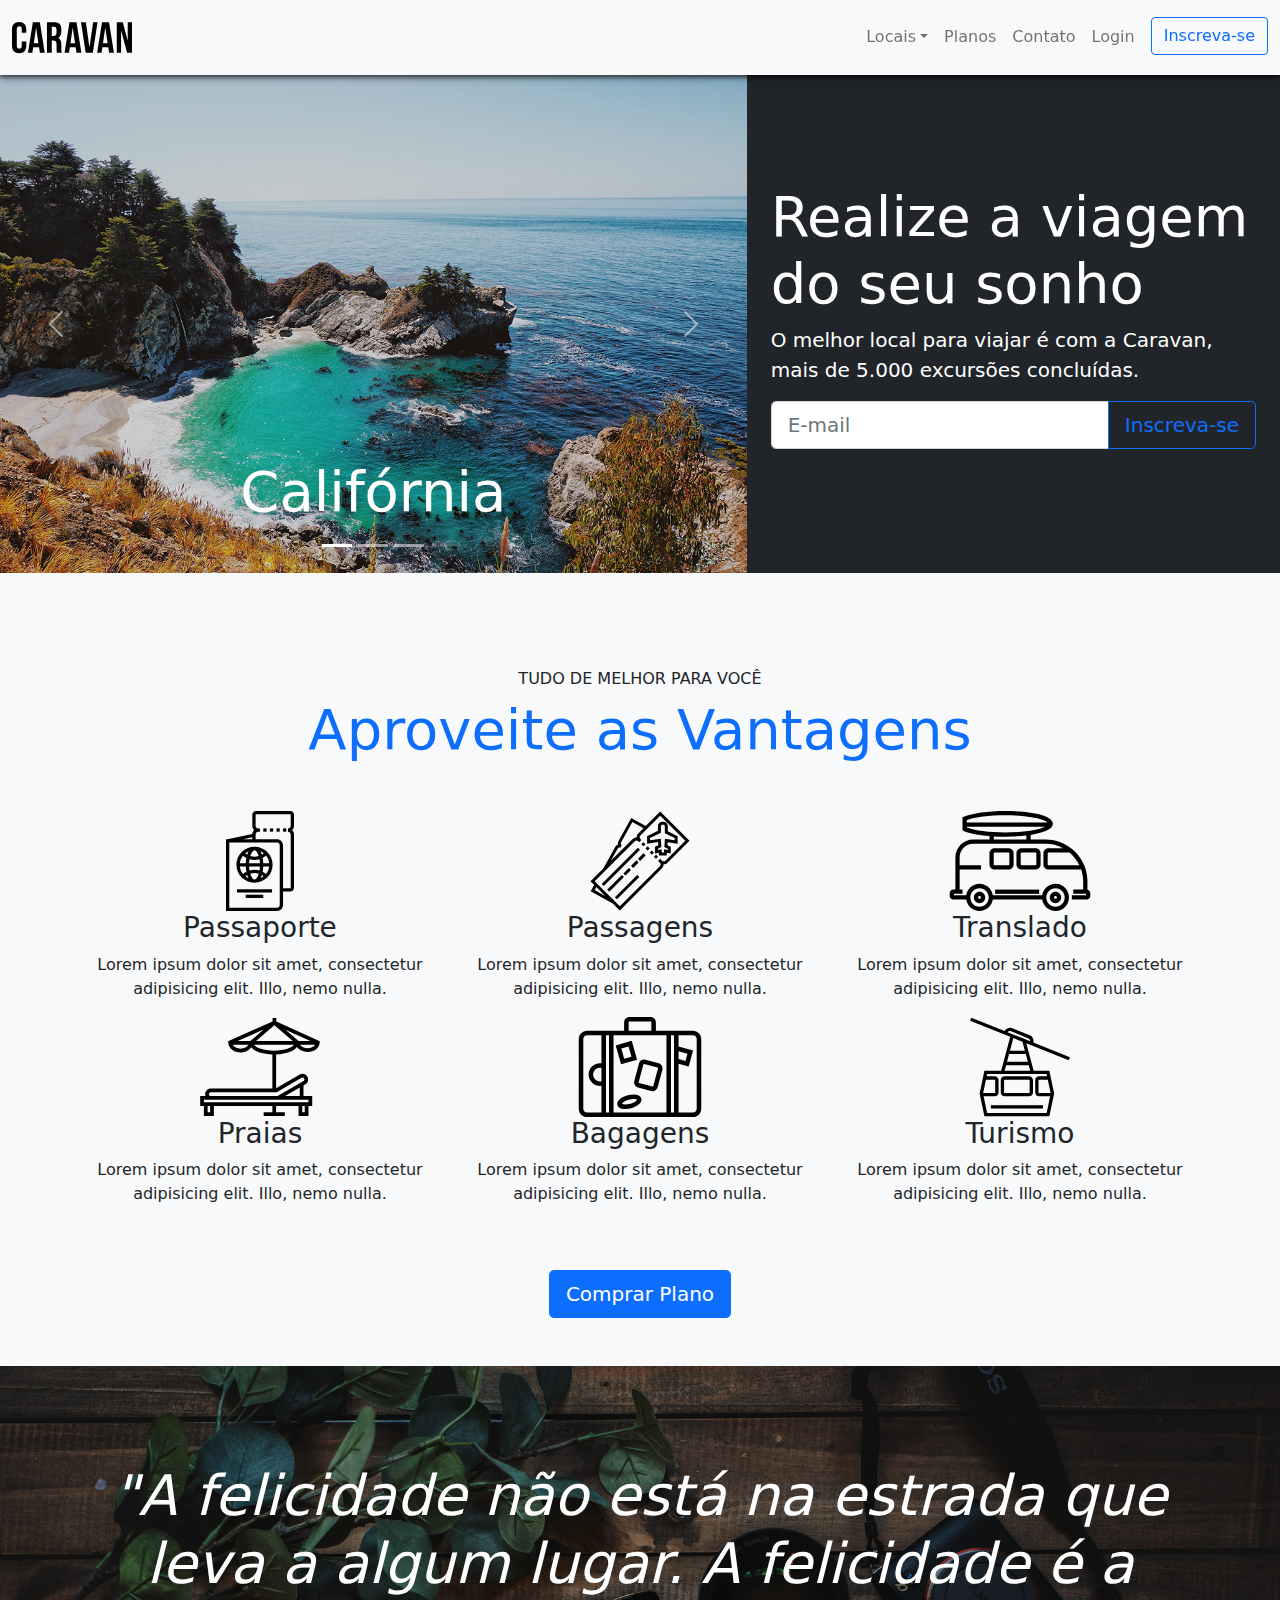
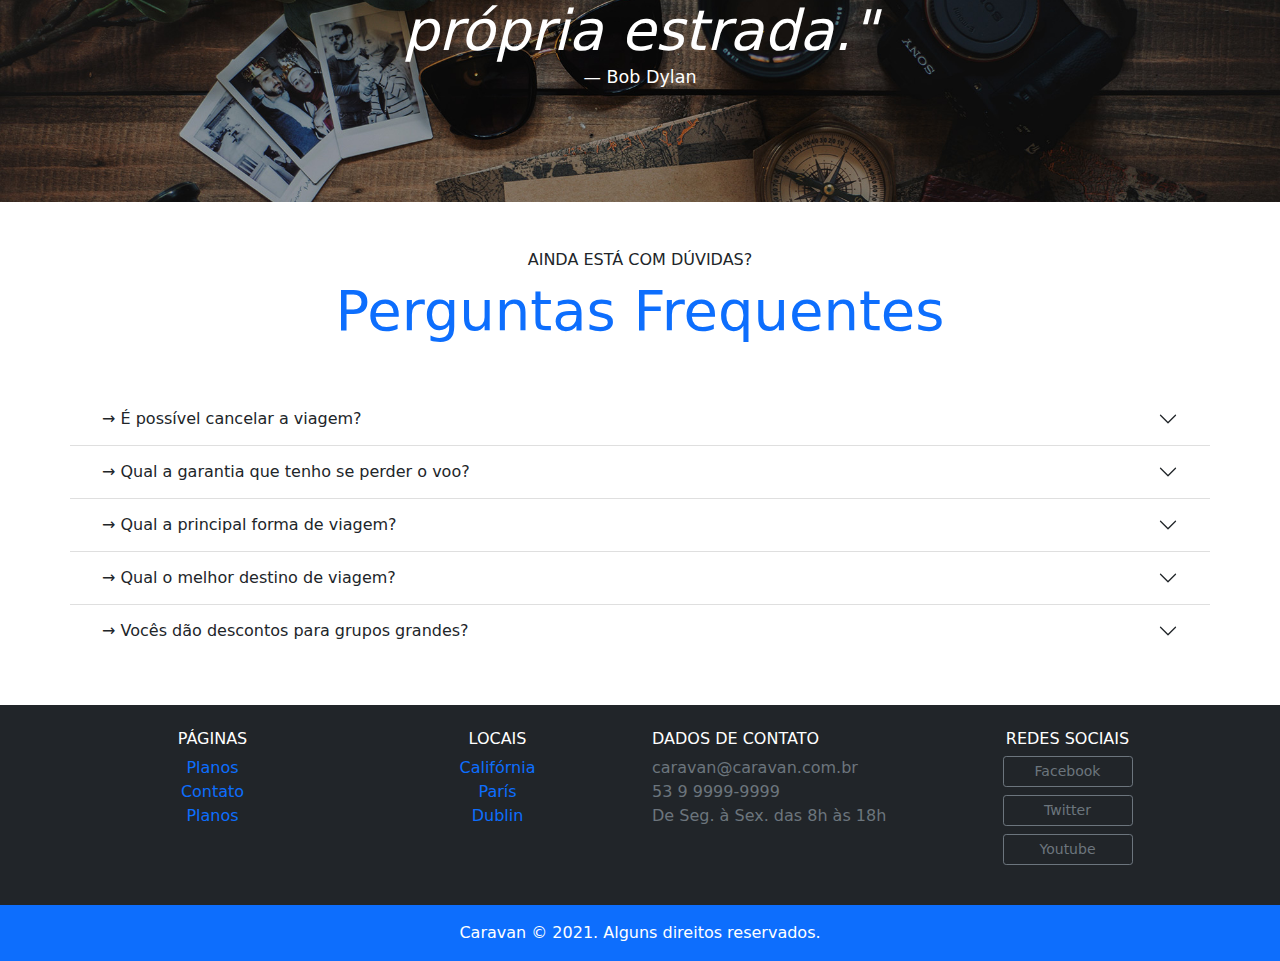
==== commit 4ef0ddc6: "returnig-theme-original" ====
--- a/index.html
+++ b/index.html
@@ -1,4 +1,439 @@
-<!DOCTYPE html><html lang="pt-br"> <head> <meta charset="UTF-8"/> <meta http-equiv="X-UA-Compatible" content="IE=edge"/> <meta name="viewport" content="width=device-width, initial-scale=1.0, shrink-to-fit=no"/> <link rel="stylesheet" href="css/bootstrap.css"/> <link rel="stylesheet" href="css/style.css"/> <title>Caravan - Início</title> </head> <body> <nav class="navbar fixed-top navbar-expand-md navbar-light bg-light py-3 box-shadow"> <div class="container-fluid"> <a class="navbar-brand" href="index.html"> <img src="img/caravan.svg" alt="Caravan"/> </a> <button class="navbar-toggler" type="button" data-bs-toggle="collapse" data-bs-target="#navbarSupportedContent" aria-controls="navbarSupportedContent" aria-expanded="false" aria-label="Abrir Navegação" > <span class="navbar-toggler-icon"></span> </button> <div class="collapse navbar-collapse" id="navbarSupportedContent"> <ul class="navbar-nav ms-auto"> <li class="nav-item dropdown"> <a class="nav-link dropdown-toggle" href="local.html" id="navbarDropdown" role="button" data-bs-toggle="dropdown" aria-expanded="false" >Locais</a > <ul class="dropdown-menu bg-quite-white" aria-labelledby="navbarDropdown"> <li><a class="dropdown-item" href="local.html">Califórnia</a></li><li><a class="dropdown-item" href="local.html">París</a></li><li><a class="dropdown-item" href="local.html">Dublin</a></li></ul> </li><li class="nav-item"> <a class="nav-link" href="planos.html">Planos</a> </li><li class="nav-item"> <a class="nav-link" href="contato.html">Contato</a> </li><li class="nav-item"> <a class="nav-link" data-bs-toggle="modal" data-bs-target="#modalLogin" href="#">Login</a> </li><li class="nav-item"> <a class="btn btn-outline-primary ms-md-2" href="inscricao.html">Inscreva-se</a> </li></ul> </div></div></nav> <div class="modal fade" id="modalLogin" tabindex="-1" aria-labelledby="modalLoginLabel" aria-hidden="true"> <div class="modal-dialog"> <div class="modal-content bg-quite-white"> <div class="modal-header"> <h5 class="modal-title" id="modalLoginLabel">Entre na sua Conta</h5> <button type="button" class="btn-close" data-bs-dismiss="modal" aria-label="Close"></button> </div><div class="modal-body"> <form> <div class="mb-3"> <label for="loginEmail" class="form-label">E-mail</label> <input type="email" class="form-control" id="loginEmail"> </div><div class="mb-3"> <label for="inputPassword" class="form-label">Senha</label> <input type="password" class="form-control" id="inputPassword"> </div><div class="mb-3 form-check"> <input type="checkbox" class="form-check-input pointer" id="check-box"> <label class="form-check-label pointer" for="check-box">Lembrar-me</label> </div><button type="submit" class="btn btn-primary">Entrar na conta</button> <div id="passwordHelp" class="form-text">Esqueceu a senha? <a href="$">Clique aqui.</a> </div></form> </div></div></div></div><section class="container-fluid"> <div class="row bg-dark"> <div class="col-lg-7 p-0"> <div id="carrosselCidades" class="carousel slide" data-bs-ride="carousel"> <div class="carousel-indicators"> <button type="button" data-bs-target="#carrosselCidades" data-bs-slide-to="0" class="active" aria-current="true" aria-label="Slide 1" ></button> <button type="button" data-bs-target="#carrosselCidades" data-bs-slide-to="1" aria-label="Slide 2"></button> <button type="button" data-bs-target="#carrosselCidades" data-bs-slide-to="2" aria-label="Slide 3"></button> </div><div class="carousel-inner"> <div class="carousel-item active"> <img src="img/california.jpg" class="d-block w-100" alt="Califórnia"/> <div class="carousel-caption"> <h3 class="display-4">Califórnia</h3> </div></div><div class="carousel-item"> <img src="img/paris.jpg" class="d-block w-100" alt="París"/> <div class="carousel-caption"> <h3 class="display-4">París</h3> </div></div><div class="carousel-item"> <img src="img/dublin.jpg" class="d-block w-100" alt="Dublin"/> <div class="carousel-caption"> <h3 class="display-4">Dublin</h3> </div></div></div><button class="carousel-control-prev" type="button" data-bs-target="#carrosselCidades" data-bs-slide="prev"> <span class="carousel-control-prev-icon" aria-hidden="true"></span> <span class="visually-hidden">Anterior</span> </button> <button class="carousel-control-next" type="button" data-bs-target="#carrosselCidades" data-bs-slide="next"> <span class="carousel-control-next-icon" aria-hidden="true"></span> <span class="visually-hidden">Próximo</span> </button> </div></div><div class="col-lg-5 p-4 align-self-center"> <h1 class="display-4">Realize a viagem do seu sonho</h1> <p class="lead">O melhor local para viajar é com a Caravan, mais de 5.000 excursões concluídas.</p><div class="input-group input-group-lg mb-3"> <input type="text" class="form-control" placeholder="E-mail" aria-label="E-mail" aria-describedby="button-addon2"/> <button class="btn btn-outline-primary" type="button" id="button-addon2">Inscreva-se</button> </div></div></div></section> <section class="py-5 text-center"> <div class="container"> <div class="my-5"> <span class="h6 d-block">TUDO DE MELHOR PARA VOCÊ </span> <h2 class="display-4 text-primary">Aproveite as Vantagens</h2> </div><div class="row"> <div class="col-xl-4 col-md-6"> <div style="height: 100px" class="d-flex justify-content-center"> <img src="img/icones/passaporte.svg" alt="Passaporte"/> </div><h3>Passaporte</h3> <p>Com mais de 30 itens de segurança e validade de até dez anos, o documento é referência mundial por sua qualidade e pela proteção oferecidos seus portadores.</p></div><div class="col-xl-4 col-md-6"> <div style="height: 100px" class="d-flex justify-content-center"> <img src="img/icones/passagens.svg" alt="Passagens"/> </div><h3>Passagens</h3> <p>Que tal viajar pagando um destino e conhecendo dois? Isso é totalmente possível devido ao stopover, um serviço oferecido pelas companhias aéreas que possibilita conhecer mais de um destino em uma mesma viagem.</p></div><div class="col-xl-4 col-md-6"> <div style="height: 100px" class="d-flex justify-content-center"> <img src="img/icones/translado.svg" alt="Translado"/> </div><h3>Translado</h3> <p>O serviço de translado ou transfer, como também é chamado, é contratado para levar os clientes até o hotel ou outros destinos contemplados no roteiro.</p></div><div class="col-xl-4 col-md-6"> <div style="height: 100px" class="d-flex justify-content-center"> <img src="img/icones/praias.svg" alt="Praias"/> </div><h3>Praias</h3> <p>Com o clima tropical de nossos destinos, um lugar com praia ou piscina costuma ser o desejo de muitos turistas, principalmente no verão. Com tantas opções, acaba ficando difícil escolher qual delas é ideal. </p></div><div class="col-xl-4 col-md-6"> <div style="height: 100px" class="d-flex justify-content-center"> <img src="img/icones/bagagens.svg" alt="Bagagens"/> </div><h3>Bagagens</h3> <p>Todos os passageiros podem levar gratuitamente uma bagagem de mão de até 10 kg e um item pessoal como uma bolsa, um notebook, um tablet ou uma sacola com produtos comprados em free shop.</p></div><div class="col-xl-4 col-md-6"> <div style="height: 100px" class="d-flex justify-content-center"> <img src="img/icones/turismo.svg" alt="Turismo"/> </div><h3>Turismo</h3> <p>Além da facilidade que ela te proporciona, você ainda consegue economizar. Por isso, a dica extra é você organizar a sua viagem com o nosso roteiro fácil.</p></div></div><a href="planos.html" class="btn btn-primary btn-lg mt-5">Comprar Plano</a> </div></section> <section id="home-quote" class="p-md-5"> <blockquote class="blockquote text-center text-white p-md-5 p-3"> <p class="display-4"> <em>"A felicidade não está na estrada que leva a algum lugar. A felicidade é a própria estrada."</em> </p><figcaption class="blockquote-footer text-white">Bob Dylan</figcaption> </blockquote> </section> <section class="container"> <div class="my-5 text-center"> <span class="h6 d-block">AINDA ESTÁ COM DÚVIDAS?</span> <h2 class="display-4 text-primary">Perguntas Frequentes</h2> </div><div class="accordion accordion-flush row justify-content-center" id="accordionFlushExample"> <div class="accordion-item .col-4"> <h2 class="accordion-header" id="flush-headingOne"> <button class="accordion-button collapsed" type="button" data-bs-toggle="collapse" data-bs-target="#flush-collapseOne" aria-expanded="false" aria-controls="flush-collapseOne" > → É possível cancelar a viagem? </button> </h2> <div id="flush-collapseOne" class="accordion-collapse collapse" aria-labelledby="flush-headingOne" data-bs-parent="#accordionFlushExample" > <div class="accordion-body"> Conforme o que está previsto em lei, o consumidor que não pode viajar tem o direito de desistir e efetuar facilmente o cancelamento de pacote de viagem sem maiores burocracias. Este procedimento precisa ser tão simples e prático como o fechamento do contrato ou compra das passagens. </div></div></div><div class="accordion-item .col-4"> <h2 class="accordion-header" id="flush-headingTwo"> <button class="accordion-button collapsed" type="button" data-bs-toggle="collapse" data-bs-target="#flush-collapseTwo" aria-expanded="false" aria-controls="flush-collapseTwo" > → Qual a garantia que tenho se perder o voo? </button> </h2> <div id="flush-collapseTwo" class="accordion-collapse collapse" aria-labelledby="flush-headingTwo" data-bs-parent="#accordionFlushExample" > <div class="accordion-body"> No entanto, nem tudo esta perdido, já que de acordo com as determinações da Agência Nacional de Aviação Civil, ANAC, a passagem aérea tem validade de 12 meses a partir de sua emissão, o que quer dizer que, mesmo perdendo o voo, você não perderá o dinheiro investido na passagem. </div></div></div><div class="accordion-item .col-4"> <h2 class="accordion-header" id="flush-headingThree"> <button class="accordion-button collapsed" type="button" data-bs-toggle="collapse" data-bs-target="#flush-collapseThree" aria-expanded="false" aria-controls="flush-collapseThree" > → Qual a principal forma de viagem? </button> </h2> <div id="flush-collapseThree" class="accordion-collapse collapse" aria-labelledby="flush-headingThree" data-bs-parent="#accordionFlushExample" > <div class="accordion-body"> Caso a viagem seja durante as suas férias ou folgas, você deve considerar destinos mais próximos. O custo de passagens aéreas mais o tempo que você vai passar no avião não compensa uma semana na Europa ou em qualquer outro lugar longe. Isso faz com que o custo benefício da viagem (levando em consideração as experiências que você poderia ter) seja muito baixo. </div></div></div><div class="accordion-item .col-6"> <h2 class="accordion-header" id="flush-headingFour"> <button class="accordion-button collapsed" type="button" data-bs-toggle="collapse" data-bs-target="#flush-collapseFour" aria-expanded="false" aria-controls="flush-collapseFour" > → Qual o melhor destino de viagem? </button> </h2> <div id="flush-collapseFour" class="accordion-collapse collapse" aria-labelledby="flush-headingFour" data-bs-parent="#accordionFlushExample" > <div class="accordion-body"> O interesse crescente dos brasileiros (e estrangeiros) pela - Califórnia (EUA) tem motivo! Dentro da nossa lista, certamente este é o país que reúne mais atrativos: praias, comida boa, belíssima arquitetura, voos diretos do Brasil e um custo bem mais baixo que seus vizinhos do norte. </div></div></div><div class="accordion-item .col-6"> <h2 class="accordion-header" id="flush-headingFive"> <button class="accordion-button collapsed" type="button" data-bs-toggle="collapse" data-bs-target="#flush-collapseFive" aria-expanded="false" aria-controls="flush-collapseFive" > → Vocês dão descontos para grupos grandes? </button> </h2> <div id="flush-collapseFive" class="accordion-collapse collapse" aria-labelledby="flush-headingFive" data-bs-parent="#accordionFlushExample" > <div class="accordion-body"> Sim, se houver um grupo de no mínimo 8 pessoas, entrar em conotato conosco. Nossa idéia é sempre dar descontos para grupos de pessoas que fazem viagens juntos. </div></div></div></section> <footer class="bg-dark mt-5"> <div class="container py-4"> <div class="row"> <div class="col-md-3 col-6 text-center"> <h4 class="h6">PÁGINAS</h4> <ul class="list-unstyled"> <li> <a href="planos.html">Planos</a> </li><li> <a href="contato.html">Contato</a> </li><li> <a href="inscricao.html">Planos</a> </li></ul> </div><div class="col-md-3 col-6 text-center"> <h4 class="h6">LOCAIS</h4> <ul class="list-unstyled"> <li> <a href="local.html">Califórnia</a> </li><li> <a href="local.html">París</a> </li><li> <a href="local.html">Dublin</a> </li></ul> </div><div class="col-md-3 col-6 "> <h4 class="h6">DADOS DE CONTATO</h4> <ul class="list-unstyled"> <li>caravan@caravan.com.br</li><li>53 9 9999-9999</li><li>De Seg. à Sex. das 8h às 18h</li></ul> </div><div class="col-md-3 col-6 text-center"> <h4 class="h6">REDES SOCIAIS</h4> <ul class="list-unstyled"> <li> <a class="btn btn-outline-secondary btn-sm d-block mb-2 mx-auto" style="max-width: 130px;" href="#">Facebook</a> </li><li> <a class="btn btn-outline-secondary btn-sm d-block mb-2 mx-auto" style="max-width: 130px;" href="#">Twitter</a> </li><li> <a class="btn btn-outline-secondary btn-sm d-block mb-2 mx-auto" style="max-width: 130px;" href="#">Youtube</a> </li></ul> </div></div></div><div class="bg-primary text-center py-3"> <p class="mb-0">Caravan © 2021. Alguns direitos reservados.</p></div></footer> <script type="text/javascript" src="js/bootstrap.js"></script> </body></html>
-=======
-<!DOCTYPE html><html lang="pt-br"> <head> <meta charset="UTF-8"/> <meta http-equiv="X-UA-Compatible" content="IE=edge"/> <meta name="viewport" content="width=device-width, initial-scale=1.0, shrink-to-fit=no"/> <link rel="stylesheet" href="css/bootstrap.css"/> <link rel="stylesheet" href="css/style.css"/> <title>Caravan - Início</title> </head> <body> <nav class="navbar fixed-top navbar-expand-md navbar-light bg-light py-3 box-shadow"> <div class="container-fluid"> <a class="navbar-brand" href="index.html"> <img src="img/caravan.svg" alt="Caravan"/> </a> <button class="navbar-toggler" type="button" data-bs-toggle="collapse" data-bs-target="#navbarSupportedContent" aria-controls="navbarSupportedContent" aria-expanded="false" aria-label="Abrir Navegação" > <span class="navbar-toggler-icon"></span> </button> <div class="collapse navbar-collapse" id="navbarSupportedContent"> <ul class="navbar-nav ms-auto"> <li class="nav-item dropdown"> <a class="nav-link dropdown-toggle" href="local.html" id="navbarDropdown" role="button" data-bs-toggle="dropdown" aria-expanded="false" >Locais</a > <ul class="dropdown-menu bg-quite-white" aria-labelledby="navbarDropdown"> <li><a class="dropdown-item" href="local.html">Califórnia</a></li><li><a class="dropdown-item" href="local.html">París</a></li><li><a class="dropdown-item" href="local.html">Dublin</a></li></ul> </li><li class="nav-item"> <a class="nav-link" href="planos.html">Planos</a> </li><li class="nav-item"> <a class="nav-link" href="contato.html">Contato</a> </li><li class="nav-item"> <a class="nav-link" data-bs-toggle="modal" data-bs-target="#modalLogin" href="#">Login</a> </li><li class="nav-item"> <a class="btn btn-outline-primary ms-md-2" href="inscricao.html">Inscreva-se</a> </li></ul> </div></div></nav> <div class="modal fade" id="modalLogin" tabindex="-1" aria-labelledby="modalLoginLabel" aria-hidden="true"> <div class="modal-dialog"> <div class="modal-content bg-quite-white"> <div class="modal-header"> <h5 class="modal-title" id="modalLoginLabel">Entre na sua Conta</h5> <button type="button" class="btn-close" data-bs-dismiss="modal" aria-label="Close"></button> </div><div class="modal-body"> <form> <div class="mb-3"> <label for="loginEmail" class="form-label">E-mail</label> <input type="email" class="form-control" id="loginEmail"> </div><div class="mb-3"> <label for="inputPassword" class="form-label">Senha</label> <input type="password" class="form-control" id="inputPassword"> </div><div class="mb-3 form-check"> <input type="checkbox" class="form-check-input pointer" id="check-box"> <label class="form-check-label pointer" for="check-box">Lembrar-me</label> </div><button type="submit" class="btn btn-primary">Entrar na conta</button> <div id="passwordHelp" class="form-text">Esqueceu a senha? <a href="$">Clique aqui.</a> </div></form> </div></div></div></div><section class="container-fluid"> <div class="row bg-dark"> <div class="col-lg-7 p-0"> <div id="carrosselCidades" class="carousel slide" data-bs-ride="carousel"> <div class="carousel-indicators"> <button type="button" data-bs-target="#carrosselCidades" data-bs-slide-to="0" class="active" aria-current="true" aria-label="Slide 1" ></button> <button type="button" data-bs-target="#carrosselCidades" data-bs-slide-to="1" aria-label="Slide 2"></button> <button type="button" data-bs-target="#carrosselCidades" data-bs-slide-to="2" aria-label="Slide 3"></button> </div><div class="carousel-inner"> <div class="carousel-item active"> <img src="img/california.jpg" class="d-block w-100" alt="Califórnia"/> <div class="carousel-caption"> <h3 class="display-4">Califórnia</h3> </div></div><div class="carousel-item"> <img src="img/paris.jpg" class="d-block w-100" alt="París"/> <div class="carousel-caption"> <h3 class="display-4">París</h3> </div></div><div class="carousel-item"> <img src="img/dublin.jpg" class="d-block w-100" alt="Dublin"/> <div class="carousel-caption"> <h3 class="display-4">Dublin</h3> </div></div></div><button class="carousel-control-prev" type="button" data-bs-target="#carrosselCidades" data-bs-slide="prev"> <span class="carousel-control-prev-icon" aria-hidden="true"></span> <span class="visually-hidden">Anterior</span> </button> <button class="carousel-control-next" type="button" data-bs-target="#carrosselCidades" data-bs-slide="next"> <span class="carousel-control-next-icon" aria-hidden="true"></span> <span class="visually-hidden">Próximo</span> </button> </div></div><div class="col-lg-5 p-4 align-self-center"> <h1 class="display-4">Realize a viagem do seu sonho</h1> <p class="lead">O melhor local para viajar é com a Caravan, mais de 5.000 excursões concluídas.</p><div class="input-group input-group-lg mb-3"> <input type="text" class="form-control" placeholder="E-mail" aria-label="E-mail" aria-describedby="button-addon2"/> <button class="btn btn-outline-primary" type="button" id="button-addon2">Inscreva-se</button> </div></div></div></section> <section class="py-5 text-center"> <div class="container"> <div class="my-5"> <span class="h6 d-block">TUDO DE MELHOR PARA VOCÊ </span> <h2 class="display-4 text-primary">Aproveite as Vantagens</h2> </div><div class="row"> <div class="col-xl-4 col-md-6"> <div style="height: 100px" class="d-flex justify-content-center"> <img src="img/icones/passaporte.svg" alt="Passaporte"/> </div><h3>Passaporte</h3> <p>Com mais de 30 itens de segurança e validade de até dez anos, o documento é referência mundial por sua qualidade e pela proteção oferecidos seus portadores.</p></div><div class="col-xl-4 col-md-6"> <div style="height: 100px" class="d-flex justify-content-center"> <img src="img/icones/passagens.svg" alt="Passagens"/> </div><h3>Passagens</h3> <p>Que tal viajar pagando um destino e conhecendo dois? Isso é totalmente possível devido ao stopover, um serviço oferecido pelas companhias aéreas que possibilita conhecer mais de um destino em uma mesma viagem.</p></div><div class="col-xl-4 col-md-6"> <div style="height: 100px" class="d-flex justify-content-center"> <img src="img/icones/translado.svg" alt="Translado"/> </div><h3>Translado</h3> <p>O serviço de translado ou transfer, como também é chamado, é contratado para levar os clientes até o hotel ou outros destinos contemplados no roteiro.</p></div><div class="col-xl-4 col-md-6"> <div style="height: 100px" class="d-flex justify-content-center"> <img src="img/icones/praias.svg" alt="Praias"/> </div><h3>Praias</h3> <p>Com o clima tropical de nossos destinos, um lugar com praia ou piscina costuma ser o desejo de muitos turistas, principalmente no verão. Com tantas opções, acaba ficando difícil escolher qual delas é ideal. </p></div><div class="col-xl-4 col-md-6"> <div style="height: 100px" class="d-flex justify-content-center"> <img src="img/icones/bagagens.svg" alt="Bagagens"/> </div><h3>Bagagens</h3> <p>Todos os passageiros podem levar gratuitamente uma bagagem de mão de até 10 kg e um item pessoal como uma bolsa, um notebook, um tablet ou uma sacola com produtos comprados em free shop.</p></div><div class="col-xl-4 col-md-6"> <div style="height: 100px" class="d-flex justify-content-center"> <img src="img/icones/turismo.svg" alt="Turismo"/> </div><h3>Turismo</h3> <p>Além da facilidade que ela te proporciona, você ainda consegue economizar. Por isso, a dica extra é você organizar a sua viagem com o nosso roteiro fácil.</p></div></div><a href="planos.html" class="btn btn-primary btn-lg mt-5">Comprar Plano</a> </div></section> <section id="home-quote" class="p-md-5"> <blockquote class="blockquote text-center text-white p-md-5 p-3"> <p class="display-4"> <em>"A felicidade não está na estrada que leva a algum lugar. A felicidade é a própria estrada."</em> </p><figcaption class="blockquote-footer text-white">Bob Dylan</figcaption> </blockquote> </section> <section class="container"> <div class="my-5 text-center"> <span class="h6 d-block">AINDA ESTÁ COM DÚVIDAS?</span> <h2 class="display-4 text-primary">Perguntas Frequentes</h2> </div><div class="accordion accordion-flush row justify-content-center" id="accordionFlushExample"> <div class="accordion-item .col-4"> <h2 class="accordion-header" id="flush-headingOne"> <button class="accordion-button collapsed" type="button" data-bs-toggle="collapse" data-bs-target="#flush-collapseOne" aria-expanded="false" aria-controls="flush-collapseOne" > → É possível cancelar a viagem? </button> </h2> <div id="flush-collapseOne" class="accordion-collapse collapse" aria-labelledby="flush-headingOne" data-bs-parent="#accordionFlushExample" > <div class="accordion-body"> Conforme o que está previsto em lei, o consumidor que não pode viajar tem o direito de desistir e efetuar facilmente o cancelamento de pacote de viagem sem maiores burocracias. Este procedimento precisa ser tão simples e prático como o fechamento do contrato ou compra das passagens. </div></div></div><div class="accordion-item .col-4"> <h2 class="accordion-header" id="flush-headingTwo"> <button class="accordion-button collapsed" type="button" data-bs-toggle="collapse" data-bs-target="#flush-collapseTwo" aria-expanded="false" aria-controls="flush-collapseTwo" > → Qual a garantia que tenho se perder o voo? </button> </h2> <div id="flush-collapseTwo" class="accordion-collapse collapse" aria-labelledby="flush-headingTwo" data-bs-parent="#accordionFlushExample" > <div class="accordion-body"> No entanto, nem tudo esta perdido, já que de acordo com as determinações da Agência Nacional de Aviação Civil, ANAC, a passagem aérea tem validade de 12 meses a partir de sua emissão, o que quer dizer que, mesmo perdendo o voo, você não perderá o dinheiro investido na passagem. </div></div></div><div class="accordion-item .col-4"> <h2 class="accordion-header" id="flush-headingThree"> <button class="accordion-button collapsed" type="button" data-bs-toggle="collapse" data-bs-target="#flush-collapseThree" aria-expanded="false" aria-controls="flush-collapseThree" > → Qual a principal forma de viagem? </button> </h2> <div id="flush-collapseThree" class="accordion-collapse collapse" aria-labelledby="flush-headingThree" data-bs-parent="#accordionFlushExample" > <div class="accordion-body"> Caso a viagem seja durante as suas férias ou folgas, você deve considerar destinos mais próximos. O custo de passagens aéreas mais o tempo que você vai passar no avião não compensa uma semana na Europa ou em qualquer outro lugar longe. Isso faz com que o custo benefício da viagem (levando em consideração as experiências que você poderia ter) seja muito baixo. </div></div></div><div class="accordion-item .col-6"> <h2 class="accordion-header" id="flush-headingFour"> <button class="accordion-button collapsed" type="button" data-bs-toggle="collapse" data-bs-target="#flush-collapseFour" aria-expanded="false" aria-controls="flush-collapseFour" > → Qual o melhor destino de viagem? </button> </h2> <div id="flush-collapseFour" class="accordion-collapse collapse" aria-labelledby="flush-headingFour" data-bs-parent="#accordionFlushExample" > <div class="accordion-body"> O interesse crescente dos brasileiros (e estrangeiros) pela - Califórnia (EUA) tem motivo! Dentro da nossa lista, certamente este é o país que reúne mais atrativos: praias, comida boa, belíssima arquitetura, voos diretos do Brasil e um custo bem mais baixo que seus vizinhos do norte. </div></div></div><div class="accordion-item .col-6"> <h2 class="accordion-header" id="flush-headingFive"> <button class="accordion-button collapsed" type="button" data-bs-toggle="collapse" data-bs-target="#flush-collapseFive" aria-expanded="false" aria-controls="flush-collapseFive" > → Vocês dão descontos para grupos grandes? </button> </h2> <div id="flush-collapseFive" class="accordion-collapse collapse" aria-labelledby="flush-headingFive" data-bs-parent="#accordionFlushExample" > <div class="accordion-body"> Sim, se houver um grupo de no mínimo 8 pessoas, entrar em conotato conosco. Nossa idéia é sempre dar descontos para grupos de pessoas que fazem viagens juntos. </div></div></div></section> <footer class="bg-dark mt-5"> <div class="container py-4"> <div class="row"> <div class="col-md-3 col-6 text-center"> <h4 class="h6">PÁGINAS</h4> <ul class="list-unstyled"> <li> <a href="planos.html">Planos</a> </li><li> <a href="contato.html">Contato</a> </li><li> <a href="inscricao.html">Planos</a> </li></ul> </div><div class="col-md-3 col-6 text-center"> <h4 class="h6">LOCAIS</h4> <ul class="list-unstyled"> <li> <a href="local.html">Califórnia</a> </li><li> <a href="local.html">París</a> </li><li> <a href="local.html">Dublin</a> </li></ul> </div><div class="col-md-3 col-6 "> <h4 class="h6">DADOS DE CONTATO</h4> <ul class="list-unstyled"> <li>caravan@caravan.com.br</li><li>53 9 9999-9999</li><li>De Seg. à Sex. das 8h às 18h</li></ul> </div><div class="col-md-3 col-6 text-center"> <h4 class="h6">REDES SOCIAIS</h4> <ul class="list-unstyled"> <li> <a class="btn btn-outline-secondary btn-sm d-block mb-2 mx-auto" style="max-width: 130px;" href="#">Facebook</a> </li><li> <a class="btn btn-outline-secondary btn-sm d-block mb-2 mx-auto" style="max-width: 130px;" href="#">Twitter</a> </li><li> <a class="btn btn-outline-secondary btn-sm d-block mb-2 mx-auto" style="max-width: 130px;" href="#">Youtube</a> </li></ul> </div></div></div><div class="bg-primary text-center py-3"> <p class="mb-0">Caravan © 2021. Alguns direitos reservados.</p></div></footer> <script type="text/javascript" src="js/bootstrap.js"></script> </body></html>
->>>>>>> 1f976f9cf798e30482e33ae999123fc01a5d2e24
+<!DOCTYPE html>
+<html lang="pt-br">
+    <head>
+        <meta charset="UTF-8" />
+        <meta http-equiv="X-UA-Compatible" content="IE=edge" />
+        <meta name="viewport" content="width=device-width, initial-scale=1.0, shrink-to-fit=no" />
+        <link rel="stylesheet" href="css/bootstrap.css" />
+        <link rel="stylesheet" href="css/style.css" />
+        <title>Caravan - Início</title>
+    </head>
+    <body>
+
+        <!---------------------------------------------------------------------------------->
+        <!--------------------------- MENU DE NAVEGAÇÃO ------------------------------------>
+        <!---------------------------------------------------------------------------------->
+
+        <nav class="navbar fixed-top navbar-expand-md navbar-light bg-light py-3 box-shadow">
+            <div class="container-fluid">
+                <a class="navbar-brand" href="index.html">
+                    <img src="img/caravan.svg" alt="Caravan" />
+                </a>
+                <button
+                    class="navbar-toggler"
+                    type="button"
+                    data-bs-toggle="collapse"
+                    data-bs-target="#navbarSupportedContent"
+                    aria-controls="navbarSupportedContent"
+                    aria-expanded="false"
+                    aria-label="Abrir Navegação"
+                >
+                    <span class="navbar-toggler-icon"></span>
+                </button>
+                <div class="collapse navbar-collapse" id="navbarSupportedContent">
+                    <ul class="navbar-nav ms-auto">
+                        <li class="nav-item dropdown">
+                            <a
+                                class="nav-link dropdown-toggle"
+                                href="local.html"
+                                id="navbarDropdown"
+                                role="button"
+                                data-bs-toggle="dropdown"
+                                aria-expanded="false"
+                                >Locais</a
+                            >
+                            <ul class="dropdown-menu" aria-labelledby="navbarDropdown">
+                                <li><a class="dropdown-item" href="local.html">Califórnia</a></li>
+                                <li><a class="dropdown-item" href="local.html">París</a></li>
+                                <li><a class="dropdown-item" href="local.html">Dublin</a></li>
+                            </ul>
+                        </li>
+                        <li class="nav-item">
+                            <a class="nav-link" href="planos.html">Planos</a>
+                        </li>
+                        <li class="nav-item">
+                            <a class="nav-link" href="contato.html">Contato</a>
+                        </li>
+                        <li class="nav-item">
+                            <a class="nav-link" data-bs-toggle="modal" data-bs-target="#modalLogin" href="#">Login</a>
+                        </li>
+                        <li class="nav-item">
+                            <a class="btn btn-outline-primary ms-md-2" href="inscricao.html">Inscreva-se</a>
+                        </li>
+                    </ul>
+                </div>
+            </div>
+        </nav>
+
+        <!------------------------------------------------------------------------------->
+        <!-------------------------------- MODAL ---------------------------------------->
+        <!------------------------------------------------------------------------------->
+
+        <div class="modal fade" id="modalLogin" tabindex="-1" aria-labelledby="modalLoginLabel" aria-hidden="true">
+            <div class="modal-dialog">
+              <div class="modal-content">
+                <div class="modal-header">
+                    <h5 class="modal-title" id="modalLoginLabel">Entre na sua Conta</h5>
+                    <button type="button" class="btn-close" data-bs-dismiss="modal" aria-label="Close"></button>
+                </div>
+                <div class="modal-body">
+                    <form>
+                        <div class="mb-3">
+                          <label for="loginEmail" class="form-label">E-mail</label>
+                          <input type="email" class="form-control" id="loginEmail">
+                        </div>
+                        <div class="mb-3">
+                          <label for="inputPassword" class="form-label">Senha</label>
+                          <input type="password" class="form-control" id="inputPassword">
+                        </div>
+                        <div class="mb-3 form-check">
+                          <input type="checkbox" class="form-check-input" id="check-box">
+                          <label class="form-check-label" for="check-box">Lembrar-me</label>
+                        </div>
+                        <button type="submit" class="btn btn-primary">Entrar na conta</button>
+                        <div id="passwordHelp" class="form-text">Esqueceu a senha?
+                            <a href="$">Clique aqui.</a>
+                        </div>
+                      </form>
+                </div>
+              </div>
+            </div>
+          </div>
+
+        <!------------------------------------------------------------------------------->
+        <!--------------------------- MENU CARROSSEL ------------------------------------>
+        <!------------------------------------------------------------------------------->
+
+        <section class="container-fluid text-white">
+            <div class="row bg-dark">
+                <div class="col-lg-7 p-0">
+                    <div id="carrosselCidades" class="carousel slide" data-bs-ride="carousel">
+                        <div class="carousel-indicators">
+                            <button
+                                type="button"
+                                data-bs-target="#carrosselCidades"
+                                data-bs-slide-to="0"
+                                class="active"
+                                aria-current="true"
+                                aria-label="Slide 1"
+                            ></button>
+                            <button type="button" data-bs-target="#carrosselCidades" data-bs-slide-to="1" aria-label="Slide 2"></button>
+                            <button type="button" data-bs-target="#carrosselCidades" data-bs-slide-to="2" aria-label="Slide 3"></button>
+                        </div>
+                        <div class="carousel-inner">
+                            <div class="carousel-item active">
+                                <img src="img/california.jpg" class="d-block w-100" alt="Califórnia" />
+                                <div class="carousel-caption">
+                                    <h3 class="display-4">Califórnia</h3>
+                                </div>
+                            </div>
+                            <div class="carousel-item">
+                                <img src="img/paris.jpg" class="d-block w-100" alt="París" />
+                                <div class="carousel-caption">
+                                    <h3 class="display-4">París</h3>
+                                </div>
+                            </div>
+                            <div class="carousel-item">
+                                <img src="img/dublin.jpg" class="d-block w-100" alt="Dublin" />
+                                <div class="carousel-caption">
+                                    <h3 class="display-4">Dublin</h3>
+                                </div>
+                            </div>
+                        </div>
+                        <button class="carousel-control-prev" type="button" data-bs-target="#carrosselCidades" data-bs-slide="prev">
+                            <span class="carousel-control-prev-icon" aria-hidden="true"></span>
+                            <span class="visually-hidden">Anterior</span>
+                        </button>
+                        <button class="carousel-control-next" type="button" data-bs-target="#carrosselCidades" data-bs-slide="next">
+                            <span class="carousel-control-next-icon" aria-hidden="true"></span>
+                            <span class="visually-hidden">Próximo</span>
+                        </button>
+                    </div>
+                </div>
+                <div class="col-lg-5 p-4 align-self-center">
+                    <h1 class="display-4">Realize a viagem do seu sonho</h1>
+                    <p class="lead">O melhor local para viajar é com a Caravan, mais de 5.000 excursões concluídas.</p>
+                    <div class="input-group input-group-lg mb-3">
+                        <input type="text" class="form-control" placeholder="E-mail" aria-label="E-mail" aria-describedby="button-addon2" />
+                        <button class="btn btn-outline-primary" type="button" id="button-addon2">Inscreva-se</button>
+                    </div>
+                </div>
+            </div>
+        </section>
+
+        <!------------------------------------------------------------------------------>
+        <!--------------------------- GRID CONTEÚDO ------------------------------------>
+        <!------------------------------------------------------------------------------>
+
+        <section class="py-5 bg-light text-center">
+            <div class="container">
+                <div class="my-5">
+                    <span class="h6 d-block">TUDO DE MELHOR PARA VOCÊ </span>
+                    <h2 class="display-4 text-primary">Aproveite as Vantagens</h2>
+                </div>
+                <div class="row">
+                    <div class="col-xl-4 col-md-6">
+                        <div style="height: 100px" class="d-flex justify-content-center">
+                            <img src="img/icones/passaporte.svg" alt="Passaporte" />
+                        </div>
+                        <h3>Passaporte</h3>
+                        <p>Lorem ipsum dolor sit amet, consectetur adipisicing elit. Illo, nemo nulla.</p>
+                    </div>
+                    <div class="col-xl-4 col-md-6">
+                        <div style="height: 100px" class="d-flex justify-content-center">
+                            <img src="img/icones/passagens.svg" alt="Passagens" />
+                        </div>
+
+                        <h3>Passagens</h3>
+                        <p>Lorem ipsum dolor sit amet, consectetur adipisicing elit. Illo, nemo nulla.</p>
+                    </div>
+                    <div class="col-xl-4 col-md-6">
+                        <div style="height: 100px" class="d-flex justify-content-center">
+                            <img src="img/icones/translado.svg" alt="Translado" />
+                        </div>
+                        <h3>Translado</h3>
+                        <p>Lorem ipsum dolor sit amet, consectetur adipisicing elit. Illo, nemo nulla.</p>
+                    </div>
+                    <div class="col-xl-4 col-md-6">
+                        <div style="height: 100px" class="d-flex justify-content-center">
+                            <img src="img/icones/praias.svg" alt="Praias" />
+                        </div>
+                        <h3>Praias</h3>
+                        <p>Lorem ipsum dolor sit amet, consectetur adipisicing elit. Illo, nemo nulla.</p>
+                    </div>
+                    <div class="col-xl-4 col-md-6">
+                        <div style="height: 100px" class="d-flex justify-content-center">
+                            <img src="img/icones/bagagens.svg" alt="Bagagens" />
+                        </div>
+
+                        <h3>Bagagens</h3>
+                        <p>Lorem ipsum dolor sit amet, consectetur adipisicing elit. Illo, nemo nulla.</p>
+                    </div>
+                    <div class="col-xl-4 col-md-6">
+                        <div style="height: 100px" class="d-flex justify-content-center">
+                            <img src="img/icones/turismo.svg" alt="Turismo" />
+                        </div>
+                        <h3>Turismo</h3>
+                        <p>Lorem ipsum dolor sit amet, consectetur adipisicing elit. Illo, nemo nulla.</p>
+                    </div>
+                </div>
+                <a href="planos.html" class="btn btn-primary btn-lg mt-5">Comprar Plano</a>
+            </div>
+        </section>
+
+        <!------------------------------------------------------------------------------->
+        <!-------------------------------- BLOCKQUOTE ----------------------------------->
+        <!------------------------------------------------------------------------------->
+
+        <section id="home-quote" class="p-md-5">
+            <blockquote class="blockquote text-center text-white p-md-5 p-3">
+                <p class="display-4">
+                    <em>"A felicidade não está na estrada que leva a algum lugar. A felicidade é a própria estrada."</em>
+                </p>
+                <figcaption class="blockquote-footer text-white">Bob Dylan</figcaption>
+            </blockquote>
+        </section>
+
+        <!------------------------------------------------------------------------------->
+        <!--------------------------------- ACCORDION ----------------------------------->
+        <!------------------------------------------------------------------------------->
+
+        <section class="container">
+            <div class="my-5 text-center">
+                <span class="h6 d-block">AINDA ESTÁ COM DÚVIDAS?</span>
+                <h2 class="display-4 text-primary">Perguntas Frequentes</h2>
+            </div>
+            <div class="accordion accordion-flush row justify-content-center" id="accordionFlushExample">
+                <div class="accordion-item .col-4">
+                    <h2 class="accordion-header" id="flush-headingOne">
+                        <button
+                            class="accordion-button collapsed"
+                            type="button"
+                            data-bs-toggle="collapse"
+                            data-bs-target="#flush-collapseOne"
+                            aria-expanded="false"
+                            aria-controls="flush-collapseOne"
+                        >
+                            → É possível cancelar a viagem?
+                        </button>
+                    </h2>
+                    <div
+                        id="flush-collapseOne"
+                        class="accordion-collapse collapse"
+                        aria-labelledby="flush-headingOne"
+                        data-bs-parent="#accordionFlushExample"
+                    >
+                        <div class="accordion-body">
+                            Conforme o que está previsto em lei, o consumidor que não pode viajar tem o direito de desistir e efetuar facilmente o cancelamento de pacote de viagem sem maiores burocracias. Este procedimento precisa ser tão simples e prático como o fechamento do contrato ou compra das passagens.
+                        </div>
+                    </div>
+                </div>
+                <div class="accordion-item .col-4">
+                    <h2 class="accordion-header" id="flush-headingTwo">
+                        <button
+                            class="accordion-button collapsed"
+                            type="button"
+                            data-bs-toggle="collapse"
+                            data-bs-target="#flush-collapseTwo"
+                            aria-expanded="false"
+                            aria-controls="flush-collapseTwo"
+                        >
+                            → Qual a garantia que tenho se perder o voo?
+                        </button>
+                    </h2>
+                    <div
+                        id="flush-collapseTwo"
+                        class="accordion-collapse collapse"
+                        aria-labelledby="flush-headingTwo"
+                        data-bs-parent="#accordionFlushExample"
+                    >
+                        <div class="accordion-body">
+                            No entanto, nem tudo esta perdido, já que de acordo com as determinações da Agência Nacional de Aviação Civil, ANAC, a passagem aérea tem validade de 12 meses a partir de sua emissão, o que quer dizer que, mesmo perdendo o voo, você não perderá o dinheiro investido na passagem.
+                        </div>
+                    </div>
+                </div>
+                <div class="accordion-item .col-4">
+                    <h2 class="accordion-header" id="flush-headingThree">
+                        <button
+                            class="accordion-button collapsed"
+                            type="button"
+                            data-bs-toggle="collapse"
+                            data-bs-target="#flush-collapseThree"
+                            aria-expanded="false"
+                            aria-controls="flush-collapseThree"
+                        >
+                            → Qual a principal forma de viagem?
+                        </button>
+                    </h2>
+                    <div
+                        id="flush-collapseThree"
+                        class="accordion-collapse collapse"
+                        aria-labelledby="flush-headingThree"
+                        data-bs-parent="#accordionFlushExample"
+                    >
+                        <div class="accordion-body">
+                            Caso a viagem seja durante as suas férias ou folgas, você deve considerar destinos mais próximos. O custo de passagens aéreas mais o tempo que você vai passar no avião não compensa uma semana na Europa ou em qualquer outro lugar longe. Isso faz com que o custo benefício da viagem (levando em consideração as experiências que você poderia ter) seja muito baixo.
+                        </div>
+                    </div>
+                </div>
+                <div class="accordion-item .col-6">
+                    <h2 class="accordion-header" id="flush-headingFour">
+                        <button
+                            class="accordion-button collapsed"
+                            type="button"
+                            data-bs-toggle="collapse"
+                            data-bs-target="#flush-collapseFour"
+                            aria-expanded="false"
+                            aria-controls="flush-collapseFour"
+                        >
+                            → Qual o melhor destino de viagem?
+                        </button>
+                    </h2>
+                    <div
+                        id="flush-collapseFour"
+                        class="accordion-collapse collapse"
+                        aria-labelledby="flush-headingFour"
+                        data-bs-parent="#accordionFlushExample"
+                    >
+                        <div class="accordion-body">
+                            O interesse crescente dos brasileiros (e estrangeiros) pela - Califórnia (EUA) tem motivo! Dentro da nossa lista, certamente este é o país que reúne mais atrativos: praias, comida boa, belíssima arquitetura, voos diretos do Brasil e um custo bem mais baixo que seus vizinhos do norte.
+                        </div>
+                    </div>
+                </div>
+                <div class="accordion-item .col-6">
+                    <h2 class="accordion-header" id="flush-headingFive">
+                        <button
+                            class="accordion-button collapsed"
+                            type="button"
+                            data-bs-toggle="collapse"
+                            data-bs-target="#flush-collapseFive"
+                            aria-expanded="false"
+                            aria-controls="flush-collapseFive"
+                        >
+                            → Vocês dão descontos para grupos grandes?
+                        </button>
+                    </h2>
+                    <div
+                        id="flush-collapseFive"
+                        class="accordion-collapse collapse"
+                        aria-labelledby="flush-headingFive"
+                        data-bs-parent="#accordionFlushExample"
+                    >
+                        <div class="accordion-body">
+                            Sim, se houver um grupo de no mínimo 8 pessoas, entrar em conotato conosco. Nossa idéia é sempre dar descontos para grupos de pessoas que fazem viagens juntos.
+                        </div>
+                    </div>
+                </div>
+        </section>
+
+        <!------------------------------------------------------------------------------->
+        <!---------------------------------- FOOTER ------------------------------------->
+        <!------------------------------------------------------------------------------->
+
+        <footer class="bg-dark text-white mt-5">
+            <div class="container py-4">
+                <div class="row">
+                    <div class="col-md-3 col-6 text-center">
+                        <h4 class="h6">PÁGINAS</h4>
+                        <ul class="list-unstyled">
+                            <li>
+                                <a href="planos.html">Planos</a>
+                            </li>
+                            <li>
+                                <a href="contato.html">Contato</a>
+                            </li>
+                            <li>
+                                <a href="inscricao.html">Planos</a>
+                            </li>
+                        </ul>
+                    </div>
+                    <div class="col-md-3 col-6 text-center">
+                        <h4 class="h6">LOCAIS</h4>
+                        <ul class="list-unstyled">
+                            <li>
+                                <a href="local.html">Califórnia</a>
+                            </li>
+                            <li>
+                                <a href="local.html">París</a>
+                            </li>
+                            <li>
+                                <a href="local.html">Dublin</a>
+                            </li>
+                        </ul>
+                    </div>
+                    <div class="col-md-3 col-6 ">
+                        <h4 class="h6">DADOS DE CONTATO</h4>
+                        <ul class="list-unstyled text-secondary">
+                            <li>caravan@caravan.com.br</li>
+                            <li>53 9 9999-9999</li>
+                            <li>De Seg. à Sex. das 8h às 18h</li>
+                        </ul>
+                    </div>
+                    <div class="col-md-3 col-6 text-center">
+                        <h4 class="h6">REDES SOCIAIS</h4>
+                        <ul class="list-unstyled">
+                            <li>
+                                <a class="btn btn-outline-secondary btn-sm d-block mb-2 mx-auto" style="max-width: 130px;" href="#">Facebook</a>
+                            </li>
+                            <li>
+                                <a class="btn btn-outline-secondary btn-sm d-block mb-2 mx-auto" style="max-width: 130px;" href="#">Twitter</a>
+                            </li>
+                            <li>
+                                <a class="btn btn-outline-secondary btn-sm d-block mb-2 mx-auto" style="max-width: 130px;" href="#">Youtube</a>
+                            </li>
+                        </ul>
+                    </div>
+                </div>
+            </div>
+            <div class="bg-primary text-center py-3">
+                <p class="mb-0">Caravan © 2021. Alguns direitos reservados.</p>
+            </div>
+        </footer>
+
+        <!------------------------------------------------------------------------------->
+        <!--------------------------------- SCRIPTS ------------------------------------->
+        <!------------------------------------------------------------------------------->
+
+        <script type="text/javascript" src="js/bootstrap.js"></script>
+    </body>
+</html>
